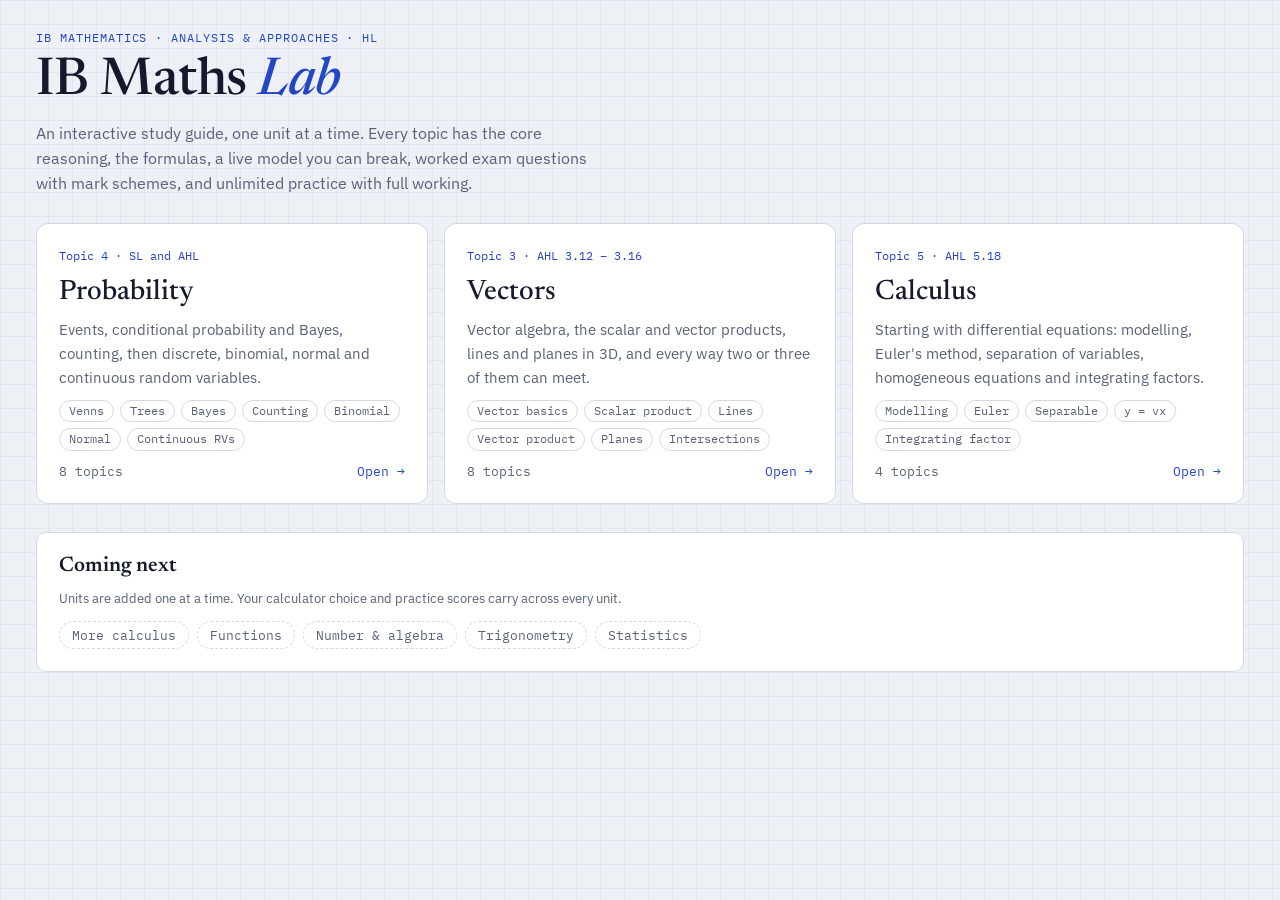
==== index.html @ e06becac "Add Calculus unit with differential equations (AHL 5.18) Modelling and Euler's method, separation of" ====
<!doctype html>
<html lang="en">
<head>
<meta charset="utf-8">
<meta name="viewport" content="width=device-width, initial-scale=1, viewport-fit=cover">
<meta name="description" content="Interactive IB Mathematics AA HL study lab: live models, worked examples, Casio fx-CG50 and TI-84 Plus CE keystrokes, and unlimited practice, one unit at a time.">
<style>:root{padding-top:env(safe-area-inset-top,0px);padding-bottom:env(safe-area-inset-bottom,0px)}body{margin:0;font:14px system-ui,sans-serif}[hidden]{display:none!important}</style>
<title>IB Maths Lab</title>
<script>
/* Old links pointed at topics on the site root (e.g. /#binomial). Send them to the Probability unit. */
(function(){
var h=(location.hash||'').slice(1);
var old=['overview','basics','conditional','bayes','counting','discrete','binomial','normal','continuous','drill','casio'];
if(h&&old.indexOf(h)>-1){location.replace('probability/#'+h);}
})();
</script>
<link rel="preconnect" href="https://fonts.googleapis.com">
<link rel="preconnect" href="https://fonts.gstatic.com" crossorigin>
<link rel="stylesheet" href="https://fonts.googleapis.com/css2?family=Newsreader:ital,opsz,wght@0,6..72,400..700;1,6..72,400..600&family=IBM+Plex+Sans:wght@400;500;600&family=IBM+Plex+Mono:wght@400;500&display=swap">
<link rel="stylesheet" href="shared/styles.css">
</head>
<body>
<div class="wrap">
<header class="top">
<div>
<div class="eyebrow">IB Mathematics · Analysis &amp; Approaches · HL</div>
<h1>IB Maths <em>Lab</em></h1>
<p class="sub">An interactive study guide, one unit at a time. Every topic has the core reasoning, the formulas, a live model you can break, worked exam questions with mark schemes, and unlimited practice with full working.</p>
</div>
</header>
<main>
<div class="hub-grid" id="units">
<a class="unit-card" href="probability/">
<span class="r">Topic 4 · SL and AHL</span>
<h2>Probability</h2>
<p class="d">Events, conditional probability and Bayes, counting, then discrete, binomial, normal and continuous random variables.</p>
<div class="topics"><span>Venns</span><span>Trees</span><span>Bayes</span><span>Counting</span><span>Binomial</span><span>Normal</span><span>Continuous RVs</span></div>
<div class="meta"><span data-prog="probability">8 topics</span><span class="go">Open →</span></div>
</a>
<a class="unit-card" href="vectors/">
<span class="r">Topic 3 · AHL 3.12 – 3.16</span>
<h2>Vectors</h2>
<p class="d">Vector algebra, the scalar and vector products, lines and planes in 3D, and every way two or three of them can meet.</p>
<div class="topics"><span>Vector basics</span><span>Scalar product</span><span>Lines</span><span>Vector product</span><span>Planes</span><span>Intersections</span></div>
<div class="meta"><span data-prog="vectors">8 topics</span><span class="go">Open →</span></div>
</a>
<a class="unit-card" href="calculus/">
<span class="r">Topic 5 · AHL 5.18</span>
<h2>Calculus</h2>
<p class="d">Starting with differential equations: modelling, Euler's method, separation of variables, homogeneous equations and integrating factors.</p>
<div class="topics"><span>Modelling</span><span>Euler</span><span>Separable</span><span>y = vx</span><span>Integrating factor</span></div>
<div class="meta"><span data-prog="calculus">4 topics</span><span class="go">Open →</span></div>
</a>
</div>
<div class="panel hub-note">
<h3>Coming next</h3>
<p class="small" style="margin:4px 0 12px">Units are added one at a time. Your calculator choice and practice scores carry across every unit.</p>
<div class="planned"><span>More calculus</span><span>Functions</span><span>Number &amp; algebra</span><span>Trigonometry</span><span>Statistics</span></div>
</div>
</main>
</div>
<script>
/* Show each unit's practice tally, read from the same store the units write to. */
(function(){
var S={};try{S=JSON.parse(localStorage.getItem('ibprob-score')||'{}')||{};}catch(e){}
function tally(unit){var c=0,a=0;Object.keys(S).forEach(function(k){var mine=unit==='probability'?k.indexOf('.')<0:k.indexOf(unit+'.')===0;if(mine){c+=S[k].c||0;a+=S[k].a||0;}});return [c,a];}
[].forEach.call(document.querySelectorAll('[data-prog]'),function(el){var t=tally(el.dataset.prog);if(t[1])el.textContent=t[0]+' / '+t[1]+' practice questions correct';});
})();
</script>
</body>
</html>
---- shared/styles.css ----
/* Layout: graph-paper ground, sticky syllabus rail on the left, one topic open at a time: theory -> live model -> practice */
:root{
--bg:#EDF0F5; --paper:#FFFFFF; --ink:#141A2C; --muted:#586179; --line:#D3D9E4; --faint:#E6EAF1;
--accent:#2546C4; --accent-ink:#FFFFFF; --accent-soft:#DFE5FA;
--amber:#C98204; --amber-soft:#FBEBC8;
--good:#1B7F4E; --good-soft:#DDF2E6; --bad:#B8322A; --bad-soft:#F8E0DE;
--grid:rgba(37,70,196,.06);
--f-display:"Newsreader", Georgia, "Times New Roman", serif;
--f-body:"IBM Plex Sans", system-ui, -apple-system, "Segoe UI", sans-serif;
--f-mono:"IBM Plex Mono", ui-monospace, Menlo, Consolas, monospace;
}
@media (prefers-color-scheme: dark){ :root:not([data-theme="light"]){
--bg:#0E1220; --paper:#161B2B; --ink:#E6E9F2; --muted:#9AA3B9; --line:#2B3249; --faint:#1E2436;
--accent:#7E97FF; --accent-ink:#0E1220; --accent-soft:#222C55;
--amber:#F0B33D; --amber-soft:#3A2E12;
--good:#4CC489; --good-soft:#15301F; --bad:#F07068; --bad-soft:#3A1A19;
--grid:rgba(126,151,255,.05); color-scheme:dark;
}}
:root[data-theme="dark"]{
--bg:#0E1220; --paper:#161B2B; --ink:#E6E9F2; --muted:#9AA3B9; --line:#2B3249; --faint:#1E2436;
--accent:#7E97FF; --accent-ink:#0E1220; --accent-soft:#222C55;
--amber:#F0B33D; --amber-soft:#3A2E12;
--good:#4CC489; --good-soft:#15301F; --bad:#F07068; --bad-soft:#3A1A19;
--grid:rgba(126,151,255,.05); color-scheme:dark;
}
*{box-sizing:border-box}
body{background:var(--bg);color:var(--ink);font-family:var(--f-body);font-size:15.5px;line-height:1.6;
background-image:linear-gradient(var(--grid) 1px,transparent 1px),linear-gradient(90deg,var(--grid) 1px,transparent 1px);
background-size:24px 24px;}
body::before{content:"";position:fixed;inset:0 0 auto;height:env(safe-area-inset-top,0px);z-index:10;background:var(--bg)}
.wrap{max-width:1240px;margin:0 auto;padding-left:max(16px,env(safe-area-inset-left,0px));padding-right:max(16px,env(safe-area-inset-right,0px));padding-block:28px 64px}
h1,h2,h3{font-family:var(--f-display);font-weight:600;text-wrap:balance;margin:0;line-height:1.15}
p{margin:0}
.mono{font-family:var(--f-mono)}
button,input,select{font:inherit;color:inherit}
:focus-visible{outline:2px solid var(--accent);outline-offset:2px}
/* top */
.top{display:flex;flex-wrap:wrap;gap:20px 32px;align-items:flex-end;justify-content:space-between;margin-bottom:28px}
.eyebrow{font-family:var(--f-mono);font-size:12px;letter-spacing:.08em;text-transform:uppercase;color:var(--accent)}
.top h1{font-size:clamp(34px,5vw,52px);font-weight:500;letter-spacing:-.01em;margin-top:6px}
.top h1 em{font-style:italic;color:var(--accent)}
.top .sub{color:var(--muted);max-width:58ch;margin-top:8px}
.tally{display:flex;gap:20px;font-family:var(--f-mono);font-size:13px;color:var(--muted)}
.tally b{display:block;font-size:26px;color:var(--ink);font-weight:500;font-variant-numeric:tabular-nums}
/* shell */
.shell{display:grid;grid-template-columns:232px minmax(0,1fr);gap:28px;align-items:start}
.rail{position:sticky;top:calc(env(safe-area-inset-top,0px) + 16px);display:flex;flex-direction:column;gap:2px}
.rail .grp{font-family:var(--f-mono);font-size:11px;letter-spacing:.08em;text-transform:uppercase;color:var(--muted);padding:14px 10px 4px}
.navb{display:grid;grid-template-columns:52px 1fr auto;gap:6px;align-items:baseline;text-align:left;background:none;border:0;border-radius:6px;padding:7px 10px;cursor:pointer;color:var(--ink)}
.navb:hover{background:var(--faint)}
.navb[aria-current="true"]{background:var(--accent);color:var(--accent-ink)}
.navb .r{font-family:var(--f-mono);font-size:11.5px;opacity:.75}
.navb .n{font-weight:500;font-size:14.5px}
.navb .s{font-family:var(--f-mono);font-size:11px;opacity:.7;font-variant-numeric:tabular-nums}
@media (max-width:900px){
.shell{grid-template-columns:minmax(0,1fr)}
.rail{flex-direction:row;overflow-x:auto;gap:6px;padding:8px 0;background:var(--bg);z-index:5;top:env(safe-area-inset-top,0px);scrollbar-width:none}
.rail .grp{display:none}
.navb{grid-template-columns:auto auto;white-space:nowrap;border:1px solid var(--line);background:var(--paper)}
.navb .s{display:none}
}
/* section */
.sec{display:flex;flex-direction:column;gap:22px}
.sec-head{display:flex;flex-direction:column;gap:8px;padding-bottom:4px}
.ref{align-self:flex-start;font-family:var(--f-mono);font-size:12px;border:1px solid var(--accent);color:var(--accent);border-radius:4px;padding:1px 8px}
.sec-head h2{font-size:clamp(28px,4vw,40px);font-weight:500}
.lede{color:var(--muted);max-width:68ch;font-size:16.5px}
.panel{background:var(--paper);border:1px solid var(--line);border-radius:10px;padding:22px}
.panel h3{font-size:21px;font-weight:600;margin-bottom:10px}
.theory{display:grid;grid-template-columns:minmax(0,1.15fr) minmax(0,1fr);gap:22px}
@media (max-width:1100px){.theory{grid-template-columns:minmax(0,1fr)}}
.prose{display:flex;flex-direction:column;gap:12px;max-width:68ch}
.prose ul,.prose ol{margin:0;padding-left:1.2em;display:flex;flex-direction:column;gap:6px}
.label{font-family:var(--f-mono);font-size:11.5px;letter-spacing:.08em;text-transform:uppercase;color:var(--muted)}
.fx-list{display:flex;flex-direction:column;gap:8px}
.fx{display:flex;flex-wrap:wrap;gap:4px 10px;align-items:center;justify-content:space-between;border-bottom:1px dashed var(--line);padding:8px 0}
.fx:last-child{border-bottom:0}
.fx .f{font-family:var(--f-mono);font-size:14px;overflow-x:auto;max-width:100%}
.fx .t{font-size:13px;color:var(--muted)}
.bk{font-family:var(--f-mono);font-size:10.5px;letter-spacing:.06em;text-transform:uppercase;color:var(--good);border:1px solid currentColor;border-radius:3px;padding:0 5px;white-space:nowrap}
.fr{display:inline-flex;flex-direction:column;vertical-align:middle;text-align:center;margin:0 .15em;line-height:1.3}
.fr>span:first-child{border-bottom:1.4px solid currentColor;padding:0 .25em}
sub,sup{font-size:.72em}
.notes{display:grid;grid-template-columns:repeat(auto-fit,minmax(260px,1fr));gap:16px;margin-top:16px}
.note{border-radius:8px;padding:14px 16px;display:flex;flex-direction:column;gap:8px}
.note ul{margin:0;padding-left:1.1em;display:flex;flex-direction:column;gap:5px;font-size:14.5px}
.note.trap{background:var(--bad-soft)}
.note.trap .label{color:var(--bad)}
.note.tip{background:var(--amber-soft)}
.note.tip .label{color:var(--amber)}
/* lab */
.lab-grid{display:grid;grid-template-columns:minmax(0,300px) minmax(0,1fr);gap:24px}
@media (max-width:760px){.lab-grid{grid-template-columns:minmax(0,1fr)}}
.ctrls{display:flex;flex-direction:column;gap:14px}
.ctrl{display:grid;grid-template-columns:1fr auto;gap:2px 10px;align-items:center}
.ctrl label{font-size:14px}
.ctrl output,.ctrl .v{font-family:var(--f-mono);font-size:13.5px;font-variant-numeric:tabular-nums}
.ctrl input[type=range]{grid-column:1/-1;width:100%;accent-color:var(--accent)}
.field{display:flex;flex-direction:column;gap:4px;font-size:14px}
.inrow{display:flex;flex-wrap:wrap;gap:10px}
.inrow .field{flex:1 1 90px;min-width:0}
input[type=number],input[type=text],select{background:var(--bg);border:1px solid var(--line);border-radius:6px;padding:7px 9px;width:100%;font-family:var(--f-mono);font-size:14px}
.seg{display:flex;flex-wrap:wrap;gap:6px}
.seg button{border:1px solid var(--line);background:var(--bg);border-radius:999px;padding:4px 11px;font-family:var(--f-mono);font-size:13px;cursor:pointer}
.seg button[aria-pressed="true"]{background:var(--accent);border-color:var(--accent);color:var(--accent-ink)}
canvas{display:block;width:100%;max-width:100%}
.readout{display:grid;grid-template-columns:repeat(auto-fit,minmax(140px,1fr));gap:1px;background:var(--line);border:1px solid var(--line);border-radius:8px;overflow:hidden;margin-top:14px}
.readout div{background:var(--paper);padding:9px 12px;display:flex;flex-direction:column;gap:2px;min-width:0}
.readout span{font-size:12px;color:var(--muted)}
.readout b{font-family:var(--f-mono);font-weight:500;font-size:16px;font-variant-numeric:tabular-nums;overflow-wrap:anywhere}
.readout .hi b{color:var(--accent)}
.gdc{margin-top:12px;font-family:var(--f-mono);font-size:13px;background:var(--faint);border-radius:6px;padding:8px 12px;overflow-x:auto;white-space:nowrap}

kbd{font-family:var(--f-mono);font-size:12px;font-weight:500;background:var(--paper);border:1px solid var(--line);border-bottom-width:2px;border-radius:4px;padding:0 5px;white-space:nowrap;color:var(--ink)}
.duo{display:grid;grid-template-columns:minmax(0,1.2fr) minmax(0,1fr);gap:22px;align-items:start}
@media (max-width:1100px){.duo{grid-template-columns:minmax(0,1fr)}}
.calc{background:var(--faint);border:1px solid var(--line);border-radius:10px;padding:20px;display:flex;flex-direction:column;gap:12px;font-size:14.5px}
@media (min-width:1101px){.calc{position:sticky;top:16px}}
.calc h3{font-size:19px;display:flex;align-items:baseline;gap:10px;flex-wrap:wrap}
.calc h3 small{font-family:var(--f-mono);font-size:11px;font-weight:400;letter-spacing:.06em;text-transform:uppercase;color:var(--muted)}
.calc h4{font-family:var(--f-body);font-size:14px;font-weight:600;margin:4px 0 0}
.calc ol{margin:0;padding-left:1.25em;display:flex;flex-direction:column;gap:5px}
.calc .eg{font-family:var(--f-mono);font-size:12.5px;background:var(--paper);border-radius:6px;padding:8px 10px;overflow-x:auto}
.calc .warn{font-size:13.5px;border-left:3px solid var(--bad);padding-left:10px}
.cheat{width:100%;border-collapse:collapse;font-size:14px}
.cheat th,.cheat td{border-bottom:1px solid var(--line);padding:9px 10px;text-align:left;vertical-align:top}
.cheat th{font-family:var(--f-mono);font-size:11.5px;letter-spacing:.06em;text-transform:uppercase;color:var(--muted);font-weight:400}
.cheat td:first-child{font-weight:500;min-width:150px}
.msg{font-size:13.5px;color:var(--bad);min-height:1.2em}
.legend{display:flex;flex-wrap:wrap;gap:6px 16px;font-size:13px;color:var(--muted);margin-top:8px}
.legend i{display:inline-block;width:11px;height:11px;border-radius:2px;margin-right:6px;vertical-align:-1px}
table.mini{border-collapse:collapse;font-family:var(--f-mono);font-size:14px;margin:8px 0}
table.mini td,table.mini th{border:1px solid var(--line);padding:5px 12px;text-align:center;font-weight:400}
table.mini th{background:var(--faint);text-align:left}
.tablewrap{overflow-x:auto;max-width:100%}
.dtable input{width:76px}
.dtable td{padding:3px}
/* practice */
.practice{background:var(--paper);border:1px solid var(--line);border-radius:10px;padding:22px;display:flex;flex-direction:column;gap:14px}
.p-head{display:flex;justify-content:space-between;align-items:baseline;gap:12px;flex-wrap:wrap}
.p-head h3{font-size:21px}
.p-score{font-family:var(--f-mono);font-size:13px;color:var(--muted)}
.p-q{font-size:16.5px;max-width:72ch}
.p-q .from{display:inline-block;font-family:var(--f-mono);font-size:11.5px;color:var(--accent);margin-bottom:6px}
.p-row{display:flex;flex-wrap:wrap;gap:8px;align-items:center}
.p-row input{flex:1 1 160px;max-width:240px}
.btn{border:1px solid var(--line);background:var(--bg);border-radius:6px;padding:7px 14px;cursor:pointer;font-size:14px}
.btn:hover{border-color:var(--accent)}
.btn.primary{background:var(--accent);border-color:var(--accent);color:var(--accent-ink);font-weight:500}
.p-fb{font-size:14.5px;min-height:1.3em}
.p-fb.ok{color:var(--good)} .p-fb.no{color:var(--bad)}
.p-work{border-left:3px solid var(--accent);padding:4px 0 4px 16px;display:flex;flex-direction:column;gap:10px}
.p-work ol{margin:0;padding-left:1.2em;display:flex;flex-direction:column;gap:6px}
.p-work .tipline{background:var(--amber-soft);border-radius:6px;padding:8px 12px;font-size:14.5px}
.p-work .tipline b{color:var(--amber);font-family:var(--f-mono);font-size:12px;letter-spacing:.06em;text-transform:uppercase;margin-right:8px}
.small{font-size:13px;color:var(--muted)}
/* overview */
.cards{display:grid;grid-template-columns:repeat(auto-fill,minmax(220px,1fr));gap:12px}
.card{background:var(--paper);border:1px solid var(--line);border-radius:10px;padding:16px;text-align:left;cursor:pointer;display:flex;flex-direction:column;gap:6px}
.card:hover{border-color:var(--accent)}
.card .r{font-family:var(--f-mono);font-size:12px;color:var(--accent)}
.card .n{font-family:var(--f-display);font-size:20px;font-weight:600;line-height:1.2}
.card .d{font-size:13.5px;color:var(--muted)}
.decide{display:flex;flex-direction:column;gap:0;border:1px solid var(--line);border-radius:8px;overflow:hidden}
.decide div{display:grid;grid-template-columns:minmax(0,1fr) auto;gap:12px;padding:10px 14px;border-bottom:1px solid var(--line);font-size:14.5px;align-items:center}
.decide div:last-child{border-bottom:0}
.decide b{font-family:var(--f-mono);font-weight:500;font-size:13px;color:var(--accent);white-space:nowrap}
.combos{display:flex;flex-wrap:wrap;gap:6px;margin-top:10px;max-height:240px;overflow:auto}
.combo{font-family:var(--f-mono);font-size:12.5px;border:1px solid var(--line);border-radius:5px;padding:3px 7px;background:var(--bg)}
.combo b{color:var(--accent);font-weight:500}
@media (prefers-reduced-motion:no-preference){.sec:not([hidden]){animation:rise .28s ease-out}}
@keyframes rise{from{transform:translateY(6px);opacity:.6}to{transform:none;opacity:1}}
/* calculator choice: only the selected calculator's instructions are shown */
:root[data-calc="casio"] [data-calc="ti84"],:root[data-calc="ti84"] [data-calc="casio"]{display:none!important}
.top-side{display:flex;flex-direction:column;align-items:flex-end;justify-content:space-between;gap:22px;align-self:stretch}
.calcpick{display:flex;align-items:center;gap:10px}
.calcpick .lbl{font-family:var(--f-mono);font-size:11px;letter-spacing:.06em;text-transform:uppercase;color:var(--muted)}
.calcpick .seg{display:inline-flex;background:var(--paper);border:1px solid var(--line);border-radius:999px;padding:3px}
.calcpick button{font-family:var(--f-body);border:0;background:transparent;border-radius:999px;padding:6px 14px;font-size:13.5px;font-weight:500;color:var(--muted);cursor:pointer;white-space:nowrap;transition:background .15s,color .15s}
.calcpick button:hover{color:var(--ink)}
.calcpick button[aria-pressed="true"]{background:var(--accent);color:var(--accent-ink)}
.gdc .gl{color:var(--muted);margin-right:10px}
@media (max-width:640px){.top-side{align-items:flex-start;width:100%}.calcpick{flex-wrap:wrap}}
/* how-to-answer guides and worked examples */
.learn{display:flex;flex-direction:column;gap:22px}
.lh{display:flex;flex-direction:column;gap:4px;margin-bottom:14px}
.lh h3{margin-bottom:0}
.lh .small{max-width:70ch;margin-top:4px}
.learn h4{font-family:var(--f-body);font-size:14.5px;font-weight:600;margin:0 0 10px}
.msteps{margin:0;padding-left:1.3em;display:flex;flex-direction:column;gap:9px;max-width:80ch}
.msteps li::marker{font-family:var(--f-mono);color:var(--accent);font-weight:500}
.learn-grid{display:grid;grid-template-columns:minmax(0,1.15fr) minmax(0,1fr);gap:22px;margin-top:20px}
@media (max-width:1000px){.learn-grid{grid-template-columns:minmax(0,1fr)}}
.qtypes{display:flex;flex-direction:column;border:1px solid var(--line);border-radius:8px;overflow:hidden}
.qtypes div{display:grid;grid-template-columns:minmax(0,1fr) minmax(0,1fr);gap:12px;padding:9px 12px;border-bottom:1px solid var(--line);font-size:14px}
.qtypes div:last-child{border-bottom:0}
.qtypes b{font-weight:500;color:var(--accent)}
.marks{margin:0 0 10px;padding-left:1.1em;display:flex;flex-direction:column;gap:6px;font-size:14.5px}
.mk{display:inline-block;font-family:var(--f-mono);font-size:11px;font-weight:500;color:var(--good);border:1px solid currentColor;border-radius:3px;padding:0 4px;line-height:1.5;vertical-align:1px;white-space:nowrap}
.extabs{margin-bottom:16px}
.ex{display:flex;flex-direction:column;gap:14px}
.ex-top{display:flex;flex-wrap:wrap;gap:8px}
.tag{font-family:var(--f-mono);font-size:11.5px;color:var(--muted);border:1px solid var(--line);border-radius:999px;padding:1px 10px}
.ex-title{font-family:var(--f-display)!important;font-size:20px!important;margin:0!important}
.ex-stem{font-size:16px;max-width:75ch;background:var(--faint);border-radius:8px;padding:12px 16px}
.part{border-top:1px dashed var(--line);padding-top:12px;display:flex;flex-direction:column;gap:10px}
.pq{display:grid;grid-template-columns:auto minmax(0,1fr) auto;gap:10px;align-items:baseline;font-size:15.5px}
.pq b{font-family:var(--f-mono);color:var(--accent)}
.pm{font-family:var(--f-mono);font-size:13px;color:var(--muted)}
.sol{margin:0 0 0 1.6em;padding:0 0 0 16px;border-left:3px solid var(--accent);display:flex;flex-direction:column;gap:7px;list-style:none;font-size:15px}
.sol:not(:has(li:not([hidden]))){display:none}
.sol li.calcline{font-family:var(--f-mono);font-size:13.5px;background:var(--faint);border-radius:6px;padding:6px 10px;overflow-x:auto}
.pbtn{display:flex;flex-wrap:wrap;gap:8px;margin-left:1.6em}
.pbtn .btn{font-size:13px;padding:5px 12px}
.ex-calc{font-size:14px;background:var(--faint);border-radius:8px;padding:10px 14px}
.ex-calc .label{margin-right:8px}
.ex-tip{background:var(--amber-soft);border-radius:8px;padding:10px 14px;font-size:14.5px}
.ex-tip b{color:var(--amber);font-family:var(--f-mono);font-size:12px;letter-spacing:.06em;text-transform:uppercase;margin-right:8px}
@media (max-width:640px){.sol,.pbtn{margin-left:0}.qtypes div{grid-template-columns:minmax(0,1fr)}}
/* formulas pull-out drawer */
:root{--po-w:min(420px,92vw)}
.theory.solo{grid-template-columns:minmax(0,1fr)}
.theory.solo>.prose{max-width:none}
.theory.solo>.prose>*{max-width:75ch}
.po-tab{position:fixed;right:0;top:50%;transform:translateY(-50%);z-index:30;display:flex;flex-direction:column;align-items:center;gap:8px;padding:14px 9px;background:var(--accent);color:var(--accent-ink);border:0;border-radius:10px 0 0 10px;cursor:pointer;box-shadow:-2px 4px 16px rgba(20,26,44,.18);transition:right .28s cubic-bezier(.2,.8,.2,1)}
.po-tab:hover{filter:brightness(1.08)}
.po-sym{font-family:var(--f-display);font-size:20px;line-height:1}
.po-txt{writing-mode:vertical-rl;transform:rotate(180deg);font-family:var(--f-mono);font-size:11.5px;letter-spacing:.08em;text-transform:uppercase}
html.po-open .po-tab{right:var(--po-w)}
.pullout{position:fixed;top:0;right:0;bottom:0;width:var(--po-w);z-index:31;background:var(--paper);border-left:1px solid var(--line);box-shadow:-12px 0 32px rgba(20,26,44,.12);transform:translateX(100%);visibility:hidden;transition:transform .28s cubic-bezier(.2,.8,.2,1),visibility 0s linear .28s;display:flex;flex-direction:column;padding-top:env(safe-area-inset-top,0px);padding-bottom:env(safe-area-inset-bottom,0px)}
html.po-open .pullout{transform:none;visibility:visible;transition:transform .28s cubic-bezier(.2,.8,.2,1),visibility 0s}
.po-head{display:flex;justify-content:space-between;align-items:flex-start;gap:12px;padding:18px 20px 12px;border-bottom:1px solid var(--line)}
.po-title{font-size:21px;margin-top:2px}
.po-close{flex:none;border:1px solid var(--line);background:var(--bg);border-radius:6px;width:34px;height:34px;font-size:20px;line-height:1;cursor:pointer}
.po-close:hover{border-color:var(--accent)}
.po-body{flex:1;overflow-y:auto;overscroll-behavior:contain;padding:14px 20px 24px}
.po-content{border:0;padding:0;background:none;border-radius:0}
.po-content>h3:first-child{display:none}
.po-content .notes{grid-template-columns:minmax(0,1fr)}
.po-hint{padding:10px 20px;border-top:1px solid var(--line)}
.po-scrim{position:fixed;inset:0;z-index:29;background:rgba(14,18,32,.4);opacity:0;pointer-events:none;transition:opacity .2s}
@media (max-width:1199px){html.po-open .po-scrim{opacity:1;pointer-events:auto}.po-hint{display:none}}
@media (min-width:1200px){html.po-open body{padding-right:var(--po-w)}body{transition:padding-right .28s cubic-bezier(.2,.8,.2,1)}}
@media (max-width:640px){.po-tab{padding:10px 6px;gap:6px}.po-sym{font-size:17px}}
@media (prefers-reduced-motion:reduce){.po-tab,.pullout,.po-scrim,body{transition:none!important}}
/* topics pull-out on the left (desktop only; phones keep the horizontal topic strip) */
.nav-head,.nav-hint,.nav-tab,.nav-scrim{display:none}
@media (min-width:901px){
.shell{grid-template-columns:minmax(0,1fr)}
.rail{position:fixed;top:0;left:0;bottom:0;width:272px;z-index:33;background:var(--paper);border-right:1px solid var(--line);box-shadow:12px 0 32px rgba(20,26,44,.12);padding:0 12px 16px;overflow-y:auto;overscroll-behavior:contain;transform:translateX(-100%);visibility:hidden;transition:transform .26s cubic-bezier(.2,.8,.2,1),visibility 0s linear .26s}
html.nav-open .rail{transform:none;visibility:visible;transition:transform .26s cubic-bezier(.2,.8,.2,1),visibility 0s}
.nav-head{display:flex;justify-content:space-between;align-items:center;gap:12px;position:sticky;top:0;z-index:1;background:var(--paper);padding:max(16px,env(safe-area-inset-top,0px)) 8px 6px}
.nav-hint{display:block;padding:14px 10px 0;margin-top:10px;border-top:1px solid var(--line)}
.nav-tab{display:flex;flex-direction:column;align-items:center;gap:8px;position:fixed;left:0;top:50%;transform:translateY(-50%);z-index:32;padding:14px 9px;background:var(--paper);color:var(--ink);border:1px solid var(--line);border-left:0;border-radius:0 10px 10px 0;cursor:pointer;box-shadow:2px 4px 16px rgba(20,26,44,.12);transition:opacity .2s}
.nav-tab:hover{color:var(--accent)}
.nav-tab .po-txt{color:inherit}
html.nav-open .nav-tab{opacity:0;pointer-events:none}
.nav-scrim{display:block;position:fixed;inset:0;z-index:31;background:rgba(14,18,32,.25);opacity:0;pointer-events:none;transition:opacity .2s}
html.nav-pinned .nav-scrim{opacity:1;pointer-events:auto}
}
@media (prefers-reduced-motion:reduce){.rail,.nav-tab,.nav-scrim{transition:none!important}}
/* course hub and unit switcher */
.crumb{color:inherit;text-decoration:none;border-bottom:1px dotted currentColor}
.crumb:hover{border-bottom-style:solid}
.unit-switch{display:flex;flex-wrap:wrap;align-items:center;gap:6px;padding:2px 8px 12px;border-bottom:1px solid var(--line);margin-bottom:4px}
.unit-switch .label{width:100%}
.unit-switch a{font-family:var(--f-mono);font-size:12.5px;color:var(--ink);text-decoration:none;border:1px solid var(--line);background:var(--bg);border-radius:999px;padding:3px 11px}
.unit-switch a:hover{border-color:var(--accent)}
.unit-switch a[aria-current="page"]{background:var(--accent);border-color:var(--accent);color:var(--accent-ink)}
.unit-switch a.hub{border-style:dashed;color:var(--muted)}
@media (max-width:900px){.unit-switch{display:none}}
.hub-grid{display:grid;grid-template-columns:repeat(auto-fill,minmax(300px,1fr));gap:16px}
.unit-card{display:flex;flex-direction:column;gap:10px;background:var(--paper);border:1px solid var(--line);border-radius:12px;padding:22px;text-decoration:none;color:var(--ink)}
.unit-card:hover{border-color:var(--accent)}
.unit-card .r{font-family:var(--f-mono);font-size:12px;color:var(--accent)}
.unit-card h2{font-size:28px;font-weight:500}
.unit-card .d{color:var(--muted);font-size:15px}
.unit-card .topics{display:flex;flex-wrap:wrap;gap:6px}
.unit-card .topics span{font-family:var(--f-mono);font-size:11.5px;border:1px solid var(--line);border-radius:999px;padding:1px 9px;color:var(--muted)}
.unit-card .meta{margin-top:auto;display:flex;justify-content:space-between;gap:10px;font-family:var(--f-mono);font-size:12.5px;color:var(--muted)}
.unit-card .go{color:var(--accent)}
.planned{display:flex;flex-wrap:wrap;gap:8px}
.planned span{font-family:var(--f-mono);font-size:12.5px;border:1px dashed var(--line);border-radius:999px;padding:3px 12px;color:var(--muted)}
.hub-note{margin-top:28px}
/* vectors: column vectors, bold vector letters, arrow over a displacement */
.cv{display:inline-flex;flex-direction:column;vertical-align:middle;text-align:center;line-height:1.15;padding:1px .4em;margin:0 .15em;border-left:1.5px solid currentColor;border-right:1.5px solid currentColor;border-radius:4px;font-family:var(--f-mono);font-size:.9em}
.cv i{font-style:normal}
.v{font-weight:700;font-style:normal}
.ar{position:relative;display:inline-block;font-weight:600}
.ar::before{content:"→";position:absolute;top:-.72em;left:50%;transform:translateX(-50%);font-size:.7em;font-weight:400;line-height:1}
.ctrl-h{font-family:var(--f-mono);font-size:11.5px;letter-spacing:.08em;text-transform:uppercase;color:var(--muted);margin-top:6px}
.vgrid{display:grid;grid-template-columns:auto repeat(4,minmax(0,1fr));gap:4px 6px;align-items:center;font-family:var(--f-mono);font-size:13px}
.vgrid input{padding:5px 4px;text-align:center}
.vgrid .rl{color:var(--muted)}
canvas.c3{cursor:grab;touch-action:pan-y}
canvas.c3:active{cursor:grabbing}
.wk{margin-top:12px;font-family:var(--f-mono);font-size:13px;line-height:1.75;background:var(--faint);border-radius:6px;padding:10px 12px;overflow-wrap:anywhere}
.wk:empty{display:none}
.lcol{display:flex;flex-direction:column;gap:14px;min-width:0}
.vgrid{margin-bottom:6px}
@media (max-width:760px){.lab-grid>.lcol{order:2}}
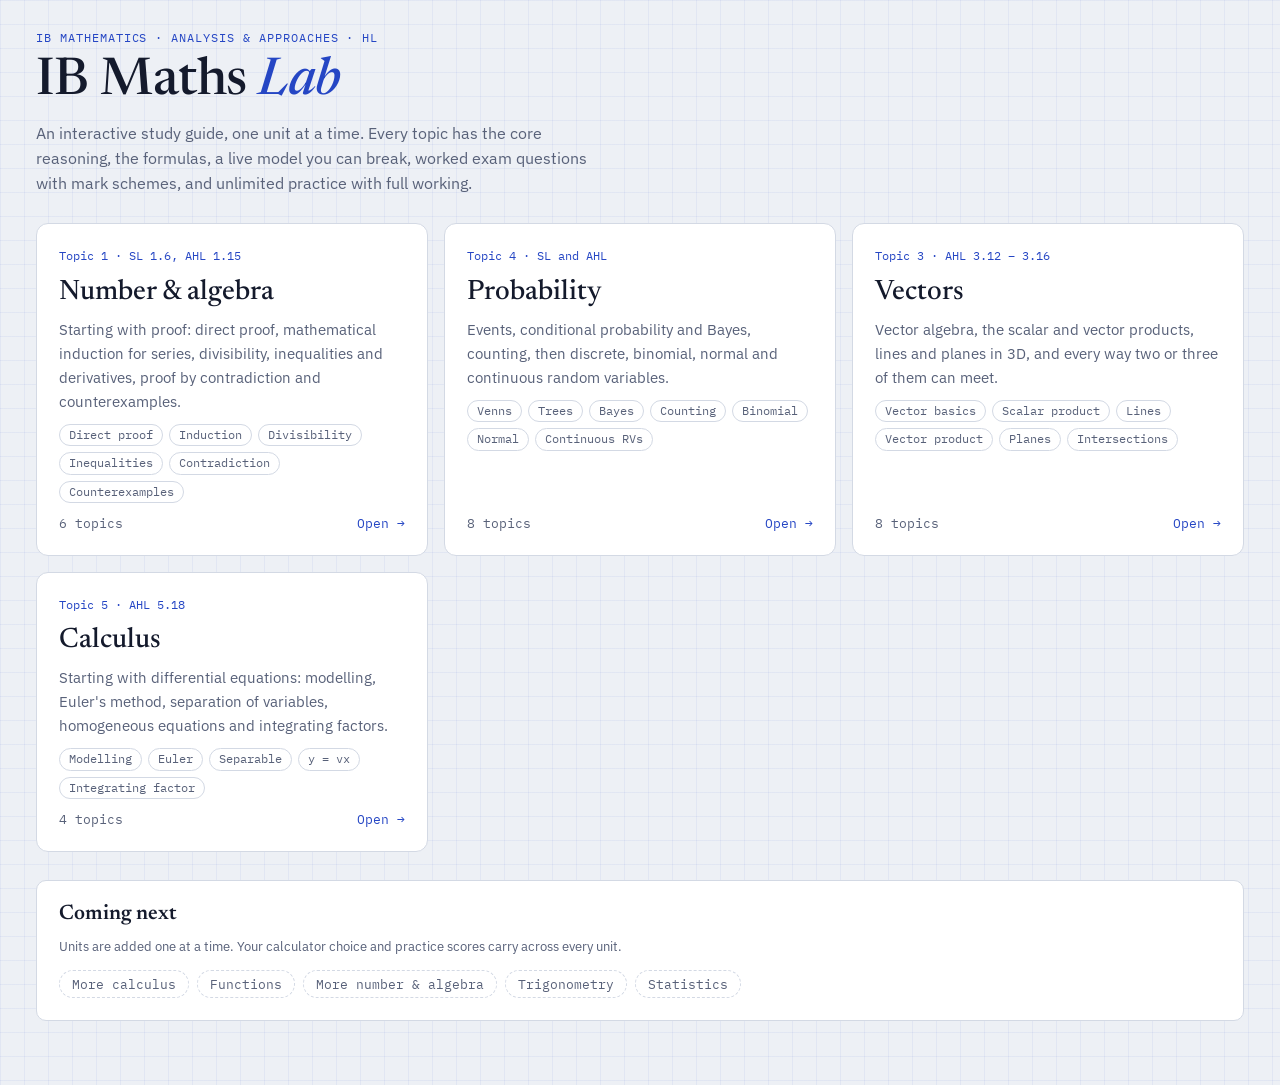
==== commit 92396d4b: "Add Number & algebra unit with proof (SL 1.6, AHL 1.15) Direct proof, induction (series, divisibilit" ====
--- a/index.html
+++ b/index.html
@@ -30,6 +30,13 @@
 </header>
 <main>
 <div class="hub-grid" id="units">
+<a class="unit-card" href="algebra/">
+<span class="r">Topic 1 · SL 1.6, AHL 1.15</span>
+<h2>Number &amp; algebra</h2>
+<p class="d">Starting with proof: direct proof, mathematical induction for series, divisibility, inequalities and derivatives, proof by contradiction and counterexamples.</p>
+<div class="topics"><span>Direct proof</span><span>Induction</span><span>Divisibility</span><span>Inequalities</span><span>Contradiction</span><span>Counterexamples</span></div>
+<div class="meta"><span data-prog="algebra">6 topics</span><span class="go">Open →</span></div>
+</a>
 <a class="unit-card" href="probability/">
 <span class="r">Topic 4 · SL and AHL</span>
 <h2>Probability</h2>
@@ -55,7 +62,7 @@
 <div class="panel hub-note">
 <h3>Coming next</h3>
 <p class="small" style="margin:4px 0 12px">Units are added one at a time. Your calculator choice and practice scores carry across every unit.</p>
-<div class="planned"><span>More calculus</span><span>Functions</span><span>Number &amp; algebra</span><span>Trigonometry</span><span>Statistics</span></div>
+<div class="planned"><span>More calculus</span><span>Functions</span><span>More number &amp; algebra</span><span>Trigonometry</span><span>Statistics</span></div>
 </div>
 </main>
 </div>
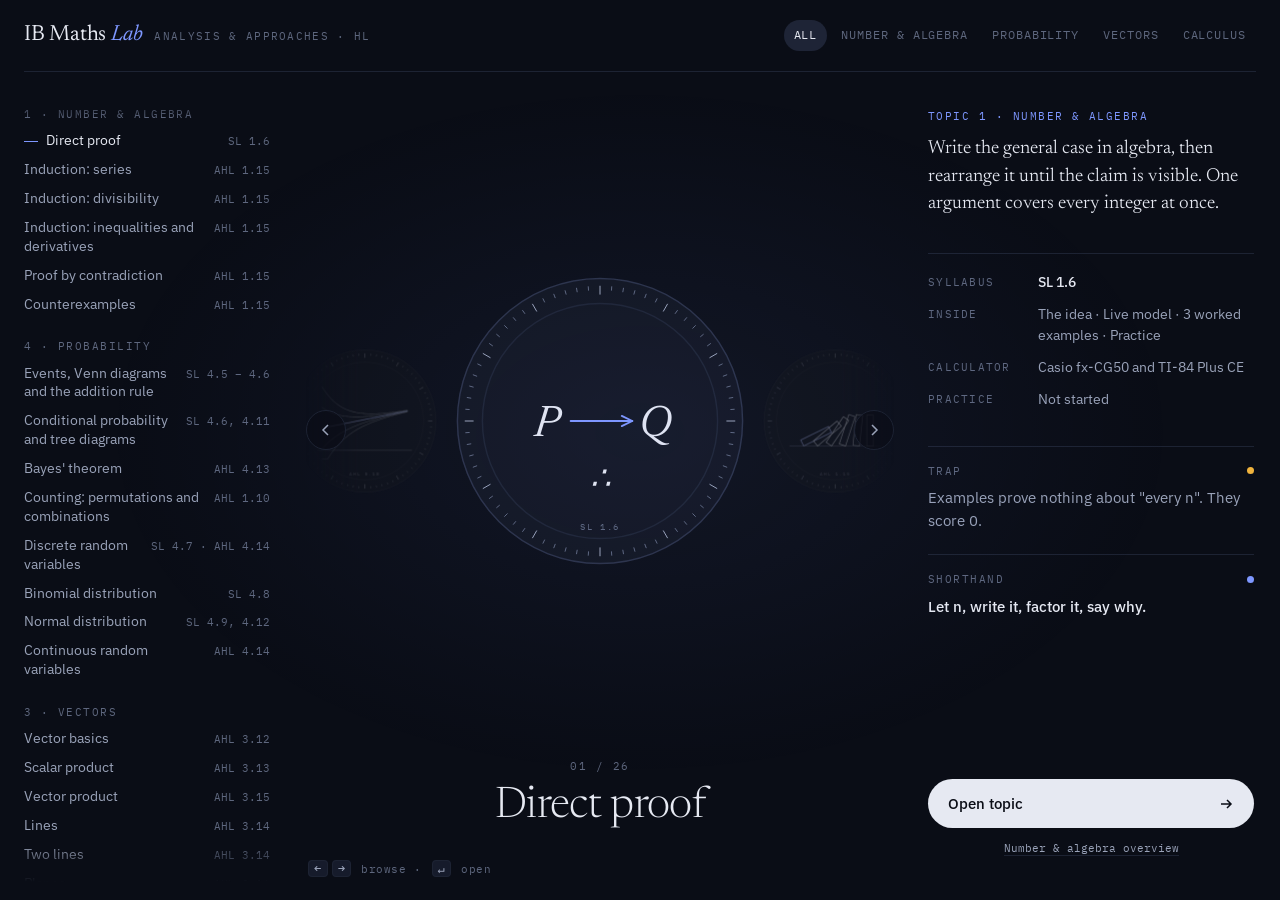
==== commit 6ae00b8d: "Redesign hub as a dark topic browser Index, rotating line-art topic plates and a details panel with " ====
--- a/index.html
+++ b/index.html
@@ -1,10 +1,10 @@
 <!doctype html>
-<html lang="en">
+<html lang="en" data-theme="dark">
 <head>
 <meta charset="utf-8">
 <meta name="viewport" content="width=device-width, initial-scale=1, viewport-fit=cover">
-<meta name="description" content="Interactive IB Mathematics AA HL study lab: live models, worked examples, Casio fx-CG50 and TI-84 Plus CE keystrokes, and unlimited practice, one unit at a time.">
-<style>:root{padding-top:env(safe-area-inset-top,0px);padding-bottom:env(safe-area-inset-bottom,0px)}body{margin:0;font:14px system-ui,sans-serif}[hidden]{display:none!important}</style>
+<meta name="description" content="Interactive IB Mathematics AA HL study lab: live models, worked examples, Casio fx-CG50 and TI-84 Plus CE keystrokes, and unlimited practice, one topic at a time.">
+<meta name="theme-color" content="#0A0D16">
 <title>IB Maths Lab</title>
 <script>
 /* Old links pointed at topics on the site root (e.g. /#binomial). Send them to the Probability unit. */
@@ -16,62 +16,274 @@
 </script>
 <link rel="preconnect" href="https://fonts.googleapis.com">
 <link rel="preconnect" href="https://fonts.gstatic.com" crossorigin>
-<link rel="stylesheet" href="https://fonts.googleapis.com/css2?family=Newsreader:ital,opsz,wght@0,6..72,400..700;1,6..72,400..600&family=IBM+Plex+Sans:wght@400;500;600&family=IBM+Plex+Mono:wght@400;500&display=swap">
+<link rel="stylesheet" href="https://fonts.googleapis.com/css2?family=Newsreader:ital,opsz,wght@0,6..72,300..700;1,6..72,300..600&family=IBM+Plex+Sans:wght@400;500;600&family=IBM+Plex+Mono:wght@400;500&display=swap">
 <link rel="stylesheet" href="shared/styles.css">
+<style>
+/* Hub: dark gallery. Index on the left, topic plates in the centre, details on the right. */
+:root{--hub-bg:#0A0D16;--plate:#10141F;--rule:#1D2333;--dim:#5E677E;--rot:0deg}
+html,body{height:100%}
+body.hub{margin:0;background:var(--hub-bg);background-image:none;color:var(--ink);overflow:hidden;
+-webkit-font-smoothing:antialiased}
+body.hub::after{content:"";position:fixed;inset:0;pointer-events:none;
+background:radial-gradient(60% 55% at 50% 48%,rgba(126,151,255,.07),transparent 70%)}
+.hubwrap{height:100dvh;display:grid;grid-template-rows:auto minmax(0,1fr);
+padding:max(18px,env(safe-area-inset-top)) max(24px,env(safe-area-inset-right)) max(18px,env(safe-area-inset-bottom)) max(24px,env(safe-area-inset-left))}
+/* top bar */
+.bar{display:flex;align-items:center;justify-content:space-between;gap:16px;padding-bottom:18px;border-bottom:1px solid var(--rule)}
+.mark{display:flex;align-items:baseline;gap:12px;text-decoration:none;color:var(--ink)}
+.mark b{font-family:var(--f-display);font-weight:400;font-size:22px;letter-spacing:-.01em}
+.mark b i{color:var(--accent)}
+.mark span{font-family:var(--f-mono);font-size:11px;letter-spacing:.12em;text-transform:uppercase;color:var(--dim)}
+.filters{display:flex;gap:4px;overflow-x:auto;scrollbar-width:none}
+.filters::-webkit-scrollbar{display:none}
+.filters button{background:none;border:0;cursor:pointer;font-family:var(--f-mono);font-size:11.5px;letter-spacing:.08em;text-transform:uppercase;
+color:var(--dim);padding:6px 10px;border-radius:999px;white-space:nowrap;transition:color .2s,background .2s}
+.filters button:hover{color:var(--ink)}
+.filters button[aria-pressed="true"]{color:var(--ink);background:var(--faint)}
+/* three columns */
+.main{display:grid;grid-template-columns:250px minmax(0,1fr) 330px;gap:32px;min-height:0;padding-top:22px}
+/* index */
+.index{min-height:0;overflow-y:auto;scrollbar-width:none;padding-right:4px;mask-image:linear-gradient(transparent,#000 24px,#000 calc(100% - 40px),transparent)}
+.index::-webkit-scrollbar{display:none}
+.index h3{font-family:var(--f-mono);font-weight:400;font-size:10.5px;letter-spacing:.14em;text-transform:uppercase;color:var(--dim);margin:22px 0 6px}
+.index h3:first-child{margin-top:14px}
+.row{display:flex;align-items:baseline;gap:10px;width:100%;background:none;border:0;cursor:pointer;text-align:left;
+padding:5px 0;color:var(--muted);font-size:14px;line-height:1.35;transition:color .2s}
+.row .t{flex:1;min-width:0}
+.row .r{font-family:var(--f-mono);font-size:10.5px;color:var(--dim);white-space:nowrap}
+.row:hover{color:var(--ink)}
+.row[aria-current="true"]{color:var(--ink)}
+.row[aria-current="true"] .t::before{content:"";display:inline-block;width:14px;height:1px;background:var(--accent);vertical-align:middle;margin-right:8px}
+/* stage */
+.stage{position:relative;min-height:0;display:grid;grid-template-rows:minmax(0,1fr) auto;outline:none;user-select:none;touch-action:pan-y}
+.track{position:relative;min-height:0;overflow:hidden;-webkit-mask-image:linear-gradient(90deg,transparent,#000 9%,#000 91%,transparent);mask-image:linear-gradient(90deg,transparent,#000 9%,#000 91%,transparent)}
+.plate{position:absolute;left:50%;top:50%;width:var(--ps);height:var(--ps);margin:calc(var(--ps)/-2) 0 0 calc(var(--ps)/-2);
+border:0;padding:0;background:none;cursor:pointer;border-radius:50%;
+transition:transform .7s cubic-bezier(.22,.8,.24,1),opacity .6s ease,filter .6s ease;will-change:transform}
+.plate svg{width:100%;height:100%;display:block;overflow:visible}
+.plate .disc{fill:var(--plate);stroke:var(--rule);stroke-width:1}
+.plate .inner{fill:none;stroke:var(--rule);stroke-width:1}
+.plate .ticks{transform:rotate(var(--rot));transition:transform 1.1s cubic-bezier(.22,.8,.24,1);transform-origin:0 0}
+.plate .ticks line{stroke:var(--dim);stroke-width:1;vector-effect:non-scaling-stroke}
+.plate .ticks line.maj{stroke:var(--muted)}
+.plate .art *{vector-effect:non-scaling-stroke}
+.plate .label{font-family:var(--f-mono);font-size:6.2px;letter-spacing:.18em;fill:var(--dim);text-anchor:middle}
+.art .k{fill:none;stroke:var(--ink);stroke-width:1.4;stroke-linecap:round;stroke-linejoin:round;opacity:.86}
+.art .m{fill:none;stroke:var(--muted);stroke-width:1.1;stroke-linecap:round;opacity:.7}
+.art .d{stroke-dasharray:3 4}
+.art .a{fill:none;stroke:var(--accent);stroke-width:1.8;stroke-linecap:round;stroke-linejoin:round}
+.art .o{fill:none;stroke:var(--amber);stroke-width:1.8;stroke-linecap:round}
+.art .fa{fill:var(--accent);opacity:.16;stroke:none}
+.art .fa2{fill:var(--accent);opacity:.34;stroke:none}
+.art .fk{fill:var(--ink);opacity:.86;stroke:none}
+.art .fo{fill:var(--amber);stroke:none}
+.art .fac{fill:var(--accent);stroke:none}
+.art text{font-family:var(--f-display);font-style:italic;fill:var(--ink)}
+.plate[data-d="0"]{cursor:default}
+.plate[data-d="0"] .disc{stroke:#2A3147}
+.caption{text-align:center;padding:10px 0 4px}
+.caption .n{font-family:var(--f-mono);font-size:11px;letter-spacing:.14em;color:var(--dim)}
+.caption h1{font-family:var(--f-display);font-weight:300;font-size:clamp(28px,3.4vw,46px);letter-spacing:-.015em;margin:8px auto 0;max-width:18ch;line-height:1.08;min-height:2.16em;display:flex;align-items:flex-start;justify-content:center}
+.navs{position:absolute;inset:0 0 auto;height:var(--th,60%);pointer-events:none}.nav{pointer-events:auto;position:absolute;top:50%;transform:translateY(-50%);width:40px;height:40px;border-radius:50%;border:1px solid var(--rule);background:rgba(10,13,22,.6);
+color:var(--muted);cursor:pointer;display:grid;place-items:center;transition:color .2s,border-color .2s;z-index:5}
+.nav:hover{color:var(--ink);border-color:var(--dim)}
+.nav.prev{left:0}.nav.next{right:0}
+.nav svg{width:16px;height:16px}
+.fade{animation:fade .5s ease}
+@keyframes fade{from{opacity:0;transform:translateY(6px)}to{opacity:1;transform:none}}
+/* details */
+.details{min-height:0;overflow-y:auto;scrollbar-width:none;display:flex;flex-direction:column;gap:22px;padding:14px 2px 24px}
+.details::-webkit-scrollbar{display:none}
+.eyebrow2{font-family:var(--f-mono);font-size:10.5px;letter-spacing:.14em;text-transform:uppercase;color:var(--accent)}
+.details .lede2{font-family:var(--f-display);font-size:19px;line-height:1.45;color:var(--ink);font-weight:350;margin-top:10px}
+.facts{display:grid;grid-template-columns:96px 1fr;gap:10px 14px;border-top:1px solid var(--rule);padding-top:18px;font-size:13.5px}
+.facts dt{font-family:var(--f-mono);font-size:10.5px;letter-spacing:.12em;text-transform:uppercase;color:var(--dim);padding-top:2px}
+.facts dd{margin:0;color:var(--muted)}
+.facts dd b{color:var(--ink);font-weight:500}
+.quote{border-top:1px solid var(--rule);padding-top:16px}
+.quote .q{font-family:var(--f-mono);font-size:10.5px;letter-spacing:.14em;text-transform:uppercase;color:var(--dim);display:flex;justify-content:space-between}
+.quote .q i{font-style:normal;width:7px;height:7px;border-radius:50%;background:var(--amber);align-self:center}
+.quote.tip .q i{background:var(--accent)}
+.quote p{margin-top:8px;font-size:14.5px;line-height:1.55;color:var(--muted)}
+.quote p b{color:var(--ink);font-weight:500}
+.quote sup,.quote sub{font-size:.72em}
+.open{display:flex;align-items:center;justify-content:space-between;gap:12px;margin-top:auto;text-decoration:none;
+background:var(--ink);color:var(--hub-bg);border-radius:999px;padding:13px 20px;font-weight:500;font-size:14.5px;transition:background .2s}
+.open:hover{background:var(--accent)}
+.open svg{width:16px;height:16px}
+.sub2{font-family:var(--f-mono);font-size:11px;color:var(--dim);text-align:center;margin-top:-10px}
+.sub2 a{color:var(--muted);text-decoration:none;border-bottom:1px solid var(--rule)}
+.sub2 a:hover{color:var(--ink)}
+.kbdhint{position:absolute;bottom:4px;left:0;font-family:var(--f-mono);font-size:10.5px;color:var(--dim);letter-spacing:.06em}
+.kbdhint kbd{font-family:inherit;border:1px solid var(--rule);border-radius:4px;padding:0 5px;margin:0 2px;color:var(--muted)}
+/* tablet: drop the index into the filters row */
+@media (max-width:1180px){.main{grid-template-columns:minmax(0,1fr) 320px}.index{display:none}}
+/* phone: one scrolling column */
+@media (max-width:760px){
+body.hub{overflow:auto}
+.hubwrap{height:auto;min-height:100dvh;display:block;padding-left:16px;padding-right:16px}
+.bar{flex-direction:column;align-items:flex-start;gap:12px;padding-bottom:12px}
+.filters{width:100%;margin-left:-10px}
+.main{display:flex;flex-direction:column;padding-top:8px}.stage{order:1}.details{order:2}.index{order:3}
+.stage{height:auto}
+.track{height:min(78vw,380px)}
+.caption h1{min-height:0;font-size:30px}
+.nav{display:none}
+.kbdhint{display:none}
+.details{overflow:visible;padding-top:22px}
+.index{display:block;overflow:visible;mask-image:none;border-top:1px solid var(--rule);margin-top:10px;padding-top:6px}
+.index::before{content:"All topics";display:block;font-family:var(--f-display);font-size:24px;font-weight:300;margin:14px 0 0}
+}
+@media (prefers-reduced-motion:reduce){.plate,.plate .ticks{transition:none}.fade{animation:none}}
+</style>
+<script>window.va=window.va||function(){(window.vaq=window.vaq||[]).push(arguments);};</script>
+<script defer src="/_vercel/insights/script.js"></script>
 </head>
-<body>
-<div class="wrap">
-<header class="top">
-<div>
-<div class="eyebrow">IB Mathematics · Analysis &amp; Approaches · HL</div>
-<h1>IB Maths <em>Lab</em></h1>
-<p class="sub">An interactive study guide, one unit at a time. Every topic has the core reasoning, the formulas, a live model you can break, worked exam questions with mark schemes, and unlimited practice with full working.</p>
+<body class="hub">
+<div class="hubwrap">
+<header class="bar">
+<a class="mark" href="./"><b>IB Maths <i>Lab</i></b><span>Analysis &amp; Approaches · HL</span></a>
+<nav class="filters" id="filters" aria-label="Filter by unit"></nav>
+</header>
+<div class="main">
+<nav class="index" id="index" aria-label="Topic index"></nav>
+<section class="stage" id="stage" tabindex="0" aria-roledescription="carousel" aria-label="Topics">
+<div class="track" id="track"></div>
+<div class="navs"><button class="nav prev" id="prev" aria-label="Previous topic"><svg viewBox="0 0 16 16" fill="none" stroke="currentColor" stroke-width="1.5"><path d="M10 3 5 8l5 5"/></svg></button>
+<button class="nav next" id="next" aria-label="Next topic"><svg viewBox="0 0 16 16" fill="none" stroke="currentColor" stroke-width="1.5"><path d="m6 3 5 5-5 5"/></svg></button></div>
+<div class="caption"><div class="n" id="count"></div><h1 id="title"></h1></div>
+<div class="kbdhint"><kbd>←</kbd><kbd>→</kbd> browse · <kbd>↵</kbd> open</div>
+</section>
+<aside class="details" id="details" aria-live="polite"></aside>
 </div>
-</header>
-<main>
-<div class="hub-grid" id="units">
-<a class="unit-card" href="algebra/">
-<span class="r">Topic 1 · SL 1.6, AHL 1.15</span>
-<h2>Number &amp; algebra</h2>
-<p class="d">Starting with proof: direct proof, mathematical induction for series, divisibility, inequalities and derivatives, proof by contradiction and counterexamples.</p>
-<div class="topics"><span>Direct proof</span><span>Induction</span><span>Divisibility</span><span>Inequalities</span><span>Contradiction</span><span>Counterexamples</span></div>
-<div class="meta"><span data-prog="algebra">6 topics</span><span class="go">Open →</span></div>
-</a>
-<a class="unit-card" href="probability/">
-<span class="r">Topic 4 · SL and AHL</span>
-<h2>Probability</h2>
-<p class="d">Events, conditional probability and Bayes, counting, then discrete, binomial, normal and continuous random variables.</p>
-<div class="topics"><span>Venns</span><span>Trees</span><span>Bayes</span><span>Counting</span><span>Binomial</span><span>Normal</span><span>Continuous RVs</span></div>
-<div class="meta"><span data-prog="probability">8 topics</span><span class="go">Open →</span></div>
-</a>
-<a class="unit-card" href="vectors/">
-<span class="r">Topic 3 · AHL 3.12 – 3.16</span>
-<h2>Vectors</h2>
-<p class="d">Vector algebra, the scalar and vector products, lines and planes in 3D, and every way two or three of them can meet.</p>
-<div class="topics"><span>Vector basics</span><span>Scalar product</span><span>Lines</span><span>Vector product</span><span>Planes</span><span>Intersections</span></div>
-<div class="meta"><span data-prog="vectors">8 topics</span><span class="go">Open →</span></div>
-</a>
-<a class="unit-card" href="calculus/">
-<span class="r">Topic 5 · AHL 5.18</span>
-<h2>Calculus</h2>
-<p class="d">Starting with differential equations: modelling, Euler's method, separation of variables, homogeneous equations and integrating factors.</p>
-<div class="topics"><span>Modelling</span><span>Euler</span><span>Separable</span><span>y = vx</span><span>Integrating factor</span></div>
-<div class="meta"><span data-prog="calculus">4 topics</span><span class="go">Open →</span></div>
-</a>
-</div>
-<div class="panel hub-note">
-<h3>Coming next</h3>
-<p class="small" style="margin:4px 0 12px">Units are added one at a time. Your calculator choice and practice scores carry across every unit.</p>
-<div class="planned"><span>More calculus</span><span>Functions</span><span>More number &amp; algebra</span><span>Trigonometry</span><span>Statistics</span></div>
-</div>
-</main>
 </div>
 <script>
-/* Show each unit's practice tally, read from the same store the units write to. */
 (function(){
-var S={};try{S=JSON.parse(localStorage.getItem('ibprob-score')||'{}')||{};}catch(e){}
-function tally(unit){var c=0,a=0;Object.keys(S).forEach(function(k){var mine=unit==='probability'?k.indexOf('.')<0:k.indexOf(unit+'.')===0;if(mine){c+=S[k].c||0;a+=S[k].a||0;}});return [c,a];}
-[].forEach.call(document.querySelectorAll('[data-prog]'),function(el){var t=tally(el.dataset.prog);if(t[1])el.textContent=t[0]+' / '+t[1]+' practice questions correct';});
+"use strict";
+const TOPICS=[{"unit":"algebra","id":"direct","ref":"SL 1.6","title":"Direct proof","lede":"Write the general case in algebra, then rearrange it until the claim is visible. One argument covers every integer at once.","trap":"Examples prove nothing about \"every n\". They score 0.","tip":"<b>Let n, write it, factor it, say why.<\/b>"},{"unit":"algebra","id":"indsum","ref":"AHL 1.15","title":"Induction: series","lede":"Prove the first case, prove that each case forces the next, and every case follows, like a line of falling dominoes.","trap":"Never assume P(k + 1). Write it as the target, then reach it.","tip":"<b>Base, Assume, Add the next term, Aim at the target, Announce.<\/b>"},{"unit":"algebra","id":"inddiv","ref":"AHL 1.15","title":"Induction: divisibility","lede":"Show f(1) is a multiple of d, then write f(k + 1) as a multiple of f(k) plus something that is clearly a multiple of d.","trap":"\"Assume divisible by d\" with no letter gives nothing to substitute. Write f(k) = dm.","tip":"<b>Split one power off, substitute, factor out d.<\/b>"},{"unit":"algebra","id":"indmore","ref":"AHL 1.15","title":"Induction: inequalities and derivatives","lede":"Start the chain where the statement starts being true, and in the step build an inequality one link at a time.","trap":"The base case is the starting value in the question, not n = 1.","tip":"<b>Peel off, use P(k), compare, chain.<\/b>"},{"unit":"algebra","id":"contra","ref":"AHL 1.15","title":"Proof by contradiction","lede":"Assume the statement is false, follow the consequences, and reach something impossible. The assumption must be wrong.","trap":"Leave out \"no common factor\" and there is no contradiction at the end.","tip":"<b>Suppose not. Push until something is both true and false.<\/b>"},{"unit":"algebra","id":"counter","ref":"AHL 1.15","title":"Counterexamples","lede":"A \"for all\" claim needs a proof to be true, but only one case to be false. Find that case and check it fully.","trap":"Show the arithmetic. \"n = 40 works\" alone is not a counterexample.","tip":"<b>One case kills \"for all\". Check condition ✓, conclusion ✗.<\/b>"},{"unit":"probability","id":"basics","ref":"SL 4.5 – 4.6","title":"Events, Venn diagrams and the addition rule","lede":"An event is a set of outcomes. Most questions about two events come down to the four regions of a Venn diagram. Once you know all four, you can answer anything.","trap":"Mutually exclusive is <b>not<\/b> independent. If A and B can't both happen, knowing A happened tells you B didn't. That is dependence.","tip":"<b>ME<\/b> = \"can't both\". <b>IND<\/b> = \"doesn't care\"."},{"unit":"probability","id":"conditional","ref":"SL 4.6, 4.11","title":"Conditional probability and tree diagrams","lede":"\"Given that B happened\" means you throw away every outcome outside B. B becomes your new sample space, so P(B) becomes the denominator.","trap":"P(A | B) ≠ P(B | A). P(rain | clouds) is not P(clouds | rain).","tip":"<b>\"Given\" = new denominator.<\/b>"},{"unit":"probability","id":"bayes","ref":"AHL 4.13","title":"Bayes' theorem","lede":"Bayes reverses a conditional. The tree gives you P(evidence | cause). The question wants P(cause | evidence).","trap":"Sensitivity = P(+ | ill). Specificity = P(− | healthy). The false positive rate is 1 − specificity.","tip":"<b>Bayes = one path ÷ all paths to the evidence.<\/b>"},{"unit":"probability","id":"counting","ref":"AHL 1.10 · used in probability","title":"Counting: permutations and combinations","lede":"When outcomes are equally likely, probability is a counting problem: favourable ÷ total. The only real question is whether order matters.","trap":"Never count \"at least one\" as \"pick one, then pick any\". That double counts.","tip":"<b>P for Position<\/b> (order matters). <b>C for Choose<\/b> (it doesn't)."},{"unit":"probability","id":"discrete","ref":"SL 4.7 · AHL 4.14","title":"Discrete random variables","lede":"A random variable X turns each outcome into a number. \"Discrete\" means you can list its values. The table of values and probabilities is its whole description.","trap":"E(X²) ≠ [E(X)]². Compute E(X²) separately.","tip":"<b>Shift moves the mean, not the spread.<\/b>"},{"unit":"probability","id":"binomial","ref":"SL 4.8","title":"Binomial distribution","lede":"Count the number of successes in a fixed number of identical, independent trials. X ~ B(n, p).","trap":"\"More than 3\" starts at 4. \"At least 3\" starts at 3.","tip":"<b>Strict sign? Step one integer inward.<\/b> &lt; 4 → Upper 3; &gt; 4 → Lower 5."},{"unit":"probability","id":"normal","ref":"SL 4.9, 4.12","title":"Normal distribution","lede":"The model for continuous measurements that cluster symmetrically around a mean: heights, masses, exam scores, errors. X ~ N(μ, σ²).","trap":"N(50, 16) means σ² = 16, so <b>σ = 4<\/b>. The calculator wants σ.","tip":"<b>z = \"how many σ from μ\".<\/b>"},{"unit":"probability","id":"continuous","ref":"AHL 4.14","title":"Continuous random variables","lede":"A probability density function f(x) describes a continuous variable. Probabilities are areas, so every question is an integral.","trap":"The mode can sit at an endpoint, where f′(x) ≠ 0.","tip":"<b>Area = probability. Balance = mean. Half-area = median. Peak = mode.<\/b>"},{"unit":"vectors","id":"vec","ref":"AHL 3.12","title":"Vector basics","lede":"Vectors describe movement from one place to another. This page covers position vectors, displacement, length, unit vectors, and dividing a line in a ratio.","trap":"AB and BA are opposites: AB = −BA.","tip":"<b>End minus start.<\/b> Always AB = b − a."},{"unit":"vectors","id":"dot","ref":"AHL 3.13","title":"Scalar product","lede":"The scalar product turns two vectors into one number that tells you how much they point the same way.","trap":"The dot product is a number. A vector answer loses the mark.","tip":"<b>Perpendicular? Dot = 0.<\/b>"},{"unit":"vectors","id":"cross","ref":"AHL 3.15","title":"Vector product","lede":"The vector product takes two vectors and produces a third, perpendicular to both. Its size is an area.","trap":"Order matters: b × a points the opposite way.","tip":"<b>Dot uses cos, cross uses sin.<\/b>"},{"unit":"vectors","id":"line","ref":"AHL 3.14","title":"Lines","lede":"A line in 3D needs a point and a direction. There is no y = mx + c, because a line in space has no single gradient.","trap":"To show a point is on the line, check all three components.","tip":"<b>Point + direction.<\/b>"},{"unit":"vectors","id":"lines2","ref":"AHL 3.14","title":"Two lines","lede":"In 2D, lines that are not parallel always meet. In 3D they can pass without touching: parallel, intersecting, coincident or skew.","trap":"Use different letters, λ and μ, for the two lines.","tip":"<b>Parallel? Same line? Else solve two, test the third.<\/b>"},{"unit":"vectors","id":"plane","ref":"AHL 3.16","title":"Planes","lede":"A plane is pinned down by a point and a normal, a vector sticking out at right angles.","trap":"n = b × c uses the two directions, never the point.","tip":"<b>Normal first (cross), then d (dot).<\/b>"},{"unit":"vectors","id":"lp","ref":"AHL 3.16","title":"Line and plane","lede":"A line and a plane can meet at one point, never meet, or the line can lie inside the plane.","trap":"The angle with the plane uses sin, not cos.","tip":"<b>Line into plane → one equation in λ.<\/b>"},{"unit":"vectors","id":"pp","ref":"AHL 3.16","title":"Planes meeting","lede":"Two planes meet in a line. Three planes can meet at a point, along a line, or not at all.","trap":"The right-hand sides d never affect the angle or the direction.","tip":"<b>det ≠ 0: a point. det = 0: eliminate and look at the last line.<\/b>"},{"unit":"calculus","id":"euler","ref":"AHL 5.18","title":"Modelling and Euler's method","lede":"Turn a sentence about a rate into an equation, then estimate its solution by following the slope one small step at a time.","trap":"Use the slope at the <em>old<\/em> point. Update x and y only after computing the slope.","tip":"<b>New = old + h × slope at old.<\/b>"},{"unit":"calculus","id":"sep","ref":"AHL 5.18","title":"Separation of variables","lede":"When dy/dx is a function of x times a function of y, move each variable to its own side and integrate both sides.","trap":"One constant only. Two constants (one per side) combine into one.","tip":"<b>y's with dy, x's with dx, one + c.<\/b>"},{"unit":"calculus","id":"homog","ref":"AHL 5.18","title":"Homogeneous equations: y = vx","lede":"When dy/dx depends only on the ratio y/x, the substitution y = vx turns the equation into one you can separate.","trap":"dy/dx = v + x dv/dx, not just dv/dx. The product rule is the whole point.","tip":"<b>Divide by x until only y/x is left.<\/b>"},{"unit":"calculus","id":"ifac","ref":"AHL 5.18","title":"Integrating factor","lede":"For linear equations dy/dx + P(x)y = Q(x), multiply through by a factor that turns the left side into one derivative.","trap":"Divide to get dy/dx on its own before finding P.","tip":"<b>Standard form, I = e<sup>∫P<\/sup>, (Iy)′ = IQ, integrate, divide.<\/b>"}];
+const UNIT={algebra:{name:'Number & algebra',n:1},probability:{name:'Probability',n:4},vectors:{name:'Vectors',n:3},calculus:{name:'Calculus',n:5}};
+const ORDER=['algebra','probability','vectors','calculus'];
+const $=s=>document.querySelector(s);
+const esc=s=>String(s).replace(/[&<>"]/g,c=>({'&':'&amp;','<':'&lt;','>':'&gt;','"':'&quot;'}[c]));
+const strip=s=>String(s).replace(/<[^>]+>/g,'');
+
+/* ---------- plate art: original line drawings, viewBox −100…100 ---------- */
+const f=n=>Math.round(n*10)/10;
+const L=(a,b,c,d,k='k')=>`<line class="${k}" x1="${f(a)}" y1="${f(b)}" x2="${f(c)}" y2="${f(d)}"/>`;
+const P=(d,k='k')=>`<path class="${k}" d="${d}"/>`;
+const O=(x,y,r,k='k')=>`<circle class="${k}" cx="${f(x)}" cy="${f(y)}" r="${r}"/>`;
+const Ar=(a,b,c,d,k='k',h=7)=>{const t=Math.atan2(d-b,c-a),s=.45;return L(a,b,c,d,k)+P(`M${f(c-h*Math.cos(t-s))} ${f(d-h*Math.sin(t-s))}L${f(c)} ${f(d)}L${f(c-h*Math.cos(t+s))} ${f(d-h*Math.sin(t+s))}`,k);};
+const poly=(pts,k='k')=>P('M'+pts.map(p=>f(p[0])+' '+f(p[1])).join('L'),k);
+const fn=(g,x0,x1,n=60)=>{const p=[];for(let i=0;i<=n;i++){const x=x0+(x1-x0)*i/n;p.push([x,g(x)]);}return p;};
+const iso=(x,y,z,s=1)=>[(x-y)*.87*s,(x+y)*.5*s-z*s];
+const quad=(pts,k)=>poly(pts.concat([pts[0]]),k);
+const T=(x,y,s,t,anchor='middle')=>`<text x="${x}" y="${y}" font-size="${s}" text-anchor="${anchor}">${t}</text>`;
+const ART={
+direct:()=>T(-36,10,30,'P')+Ar(-20,0,22,0,'a',8)+T(38,10,30,'Q')+T(0,46,22,'∴'),
+indsum:()=>{let s=L(-62,34,62,34,'m');const a=[64,50,34,18,6,0];a.forEach((r,i)=>{const x=-52+i*19;s+=`<rect class="${i===0?'a':'k'}" x="${x}" y="-8" width="9" height="42" transform="rotate(${r} ${x+9} 34)"/>`;});return s;},
+inddiv:()=>{let s='';[[3,0],[4,0],[5,0]].forEach((r,j)=>{for(let i=0;i<r[0];i++)s+=`<rect class="${j===2?'a':'k'}" x="${-56+i*22}" y="${-34+j*26}" width="19" height="14" rx="2"/>`;});return s+L(-58,40,58,40,'m d');},
+indmore:()=>{const p=[[-56,42]];for(let i=0;i<6;i++){const [x,y]=p[p.length-1];p.push([x+17,y],[x+17,y-13]);}return poly(p,'k')+L(-56,42,46,-36,'m d')+O(46,-36,3,'fac');},
+contra:()=>Ar(-56,-40,-10,-6,'k')+Ar(56,-40,10,-6,'k')+L(-8,4,8,20,'o')+L(8,4,-8,20,'o')+L(-50,46,50,46,'m'),
+counter:()=>{let s='';for(let i=0;i<5;i++)for(let j=0;j<5;j++){const x=-44+i*22,y=-44+j*22;s+=(i===3&&j===1)?O(x,y,7,'o')+O(x,y,2.4,'fo'):O(x,y,3,'fk');}return s;},
+basics:()=>`<rect class="m" x="-64" y="-46" width="128" height="92" rx="3"/>`+O(-17,0,34,'fa')+O(17,0,34,'fa')+O(-17,0,34,'k')+O(17,0,34,'a'),
+conditional:()=>{let s=L(-58,0,-12,-30)+L(-58,0,-12,30);[[-12,-30,-46],[-12,-30,-14],[-12,30,14],[-12,30,46]].forEach(([a,b,c])=>s+=L(a,b,42,c));[[-58,0],[-12,-30],[-12,30],[42,-46],[42,-14],[42,14],[42,46]].forEach(p=>s+=O(p[0],p[1],2.6,'fk'));return s;},
+bayes:()=>{let s=L(-58,0,-12,-30,'a')+L(-58,0,-12,30,'o')+L(-12,-30,42,-46,'a')+L(-12,-30,42,-14,'m')+L(-12,30,42,14,'o')+L(-12,30,42,46,'m');[[-58,0,'fk'],[-12,-30,'fac'],[-12,30,'fo'],[42,-46,'fac'],[42,-14,'fk'],[42,14,'fo'],[42,46,'fk']].forEach(p=>s+=O(p[0],p[1],2.8,p[2]));return s;},
+counting:()=>{let s='';const pick=[[0,1],[1,3],[0,2]];for(let j=0;j<3;j++)for(let i=0;i<4;i++){const on=pick[j].includes(i);s+=`<rect class="${on?'a':'m'}" x="${-46+i*24}" y="${-34+j*24}" width="17" height="17" rx="3"/>`;if(on)s+=`<rect class="fa2" x="${-46+i*24}" y="${-34+j*24}" width="17" height="17" rx="3"/>`;}return s;},
+discrete:()=>{let s=L(-60,40,60,40,'m');[18,44,32,58,24].forEach((h,i)=>{s+=`<rect class="${i===3?'a':'k'}" x="${-50+i*22}" y="${40-h}" width="13" height="${h}"/>`;});return s;},
+binomial:()=>{let s=L(-62,40,62,40,'m');const p=[1,10,45,120,210,252,210,120,45,10,1];p.forEach((v,i)=>{const h=Math.max(1.5,v/252*72),x=-56+i*10.4;s+=`<rect class="${i>=7?'fa2':'fk'}" x="${f(x)}" y="${f(40-h)}" width="6.4" height="${f(h)}"/>`;});return s;},
+normal:()=>{const g=x=>40-72*Math.exp(-x*x/(2*20*20));const tail=fn(g,22,62,20);return P('M22 40'+tail.map(p=>'L'+f(p[0])+' '+f(p[1])).join('')+'L62 40Z','fa2')+L(-64,40,64,40,'m')+poly(fn(g,-62,62),'k')+L(22,40,22,g(22),'a')+L(0,40,0,-32,'m d');},
+continuous:()=>{const g=x=>{const t=(x+60)/120*4;return 40-60*t*Math.exp(-t)*1.6;};const sh=fn(g,-30,10,20);return P('M-30 40'+sh.map(p=>'L'+f(p[0])+' '+f(p[1])).join('')+'L10 40Z','fa')+L(-30,40,-30,g(-30),'a')+L(10,40,10,g(10),'a')+L(-64,40,64,40,'m')+poly(fn(g,-60,60),'k');},
+vec:()=>Ar(-52,32,-2,-16)+Ar(-2,-16,48,20)+Ar(-52,32,48,20,'a')+O(-52,32,2.6,'fk'),
+dot:()=>{const o=[-44,34];return Ar(o[0],o[1],54,34)+Ar(o[0],o[1],22,-44,'a')+L(22,-44,22,34,'o d')+P(`M${o[0]+26} 34A26 26 0 0 0 ${f(o[0]+26*Math.cos(-0.87))} ${f(34+26*Math.sin(-0.87))}`,'m');},
+cross:()=>{const S=46,a=iso(1,0,0,S),b=iso(0,1,0,S),c=iso(1,1,0,S),o=[0,0];const sh=p=>[p[0],p[1]+22];const A=sh(a),B=sh(b),Cc=sh(c),Oo=sh(o);return quad([Oo,A,Cc,B],'fa')+Ar(Oo[0],Oo[1],A[0],A[1])+Ar(Oo[0],Oo[1],B[0],B[1])+L(A[0],A[1],Cc[0],Cc[1],'m d')+L(B[0],B[1],Cc[0],Cc[1],'m d')+Ar(Oo[0],Oo[1],Oo[0],Oo[1]-62,'a');},
+line:()=>{const ax=[iso(60,0,0),iso(0,60,0),iso(0,0,60)];let s='';ax.forEach(p=>s+=L(0,14,p[0],p[1]+14,'m'));const p0=[-50,-30],p1=[56,40];return s+L(p0[0],p0[1],p1[0],p1[1])+Ar(-8,-2,22,18,'a')+O(-8,-2,3,'fo');},
+lines2:()=>L(-62,-28,62,32)+L(-50,42,-7,8,'a')+L(7,-3,50,-38,'a')+L(-7,8,7,-3,'m d'),
+plane:()=>{const q=[iso(-40,-40,0),iso(40,-40,0),iso(40,40,0),iso(-40,40,0)].map(p=>[p[0],p[1]+18]);return quad(q,'fa')+quad(q,'k')+Ar(0,18,0,-52,'a')+O(0,18,2.6,'fk');},
+lp:()=>{const q=[iso(-40,-40,0),iso(40,-40,0),iso(40,40,0),iso(-40,40,0)].map(p=>[p[0],p[1]+10]);return quad(q,'fa')+quad(q,'k')+L(-18,-62,0,10,'a')+L(0,10,14,66,'a d')+O(0,10,3.2,'fo');},
+pp:()=>{const q1=[iso(-42,-42,0),iso(42,-42,0),iso(42,42,0),iso(-42,42,0)].map(p=>[p[0],p[1]+14]);const q2=[[-30,-56],[44,-14],[44,56],[-30,14]];return quad(q1,'fa')+quad(q1,'k')+quad(q2,'m')+L(-30,-2,44,40,'a');},
+euler:()=>{const g=x=>40-62*Math.exp((x-60)/42);let s=L(-64,40,64,40,'m')+poly(fn(g,-60,60),'k');let x=-60,y=g(-60);const pts=[[x,y]];for(let i=0;i<4;i++){const sl=(g(x+.01)-g(x))/.01;x+=30;y+=sl*30;pts.push([x,y]);}return s+poly(pts,'a')+pts.map(p=>O(p[0],p[1],2.6,'fac')).join('');},
+sep:()=>{let s='';for(let i=-3;i<=3;i++)for(let j=-3;j<=3;j++){const x=i*17,y=j*17;if(x*x+y*y>62*62)continue;const m=-(x)/(y===0?.001:y)*.6;const t=Math.atan(m),r=6;s+=L(x-r*Math.cos(t),y-r*Math.sin(t),x+r*Math.cos(t),y+r*Math.sin(t),(i===1&&j===-2)?'a':'k');}return s+P('M-28 -52A60 60 0 0 0 -28 52','m d');},
+homog:()=>{let s='';[-1.1,-.55,0,.55,1.1].forEach(t=>{s+=L(0,0,62*Math.cos(t),62*Math.sin(t)*-1,'m d');});[-1.1,-.55,0,.55,1.1].forEach((t,k)=>{const sl=Math.tan(t)+.5,u=Math.atan(sl);[24,44].forEach(r=>{const x=r*Math.cos(t),y=-r*Math.sin(t),q=5.5;s+=L(x-q*Math.cos(u),y+q*Math.sin(u),x+q*Math.cos(u),y-q*Math.sin(u),k===3?'a':'k');});});return s+O(0,0,2.6,'fk');},
+ifac:()=>{let s=L(-64,40,64,40,'m');[-60,-30,0,30,60].forEach((c,k)=>{const g=x=>{const t=(x+60)/30;return 10-6*t+c*Math.exp(-t);};s+=poly(fn(x=>Math.max(-58,Math.min(52,g(x))),-58,58),k===2?'a':'m');});return s;}
+};
+const ticks=(()=>{let s='<g class="ticks">';for(let i=0;i<72;i++){const t=i*5*Math.PI/180,maj=i%6===0,r1=maj?86:89;s+=`<line class="${maj?'maj':''}" x1="${f(r1*Math.cos(t))}" y1="${f(r1*Math.sin(t))}" x2="${f(92*Math.cos(t))}" y2="${f(92*Math.sin(t))}"/>`;}return s+'</g>';})();
+const plateSVG=t=>`<svg viewBox="-100 -100 200 200" aria-hidden="true"><circle class="disc" r="97"/>${ticks}<circle class="inner" r="80"/><g class="art">${(ART[t.id]||(()=>''))()}</g><text class="label" y="74">${esc(String(t.ref).split(' · used')[0].toUpperCase())}</text></svg>`;
+
+/* ---------- state ---------- */
+let filter='all',list=TOPICS.slice(),cur=0,rot=0;
+const track=$('#track'),stage=$('#stage');
+let plates=[];
+function buildFilters(){
+const opts=[['all','All']].concat(ORDER.map(u=>[u,UNIT[u].name]));
+$('#filters').innerHTML=opts.map(([k,n])=>`<button data-f="${k}" aria-pressed="${k===filter}">${esc(n)}</button>`).join('');
+$('#filters').querySelectorAll('button').forEach(b=>b.onclick=()=>setFilter(b.dataset.f));
+}
+function setFilter(k){
+const keep=list[cur];filter=k;
+list=TOPICS.filter(t=>k==='all'||t.unit===k);
+const i=list.indexOf(keep);cur=i<0?0:i;
+buildFilters();buildPlates();buildIndex();render(true);
+}
+function buildPlates(){
+track.innerHTML=list.map((t,i)=>`<button class="plate" data-i="${i}" aria-label="${esc(t.title)}">${plateSVG(t)}</button>`).join('');
+plates=[...track.querySelectorAll('.plate')];
+plates.forEach(p=>p.onclick=()=>{const i=+p.dataset.i;if(i===cur)open();else go(i);});
+}
+function buildIndex(){
+let h='';ORDER.forEach(u=>{const items=list.filter(t=>t.unit===u);if(!items.length)return;
+h+=`<h3>${UNIT[u].n} · ${esc(UNIT[u].name)}</h3>`+items.map(t=>`<button class="row" data-i="${list.indexOf(t)}"><span class="t">${esc(t.title)}</span><span class="r">${esc(sref(t.ref))}</span></button>`).join('');});
+$('#index').innerHTML=h;
+$('#index').querySelectorAll('.row').forEach(b=>b.onclick=()=>{go(+b.dataset.i);if(innerWidth<=760)stage.scrollIntoView({behavior:'smooth'});});
+}
+function score(t){try{const S=JSON.parse(localStorage.getItem('ibprob-score')||'{}')||{};const s=S[t.unit==='probability'?t.id:t.unit+'.'+t.id];return s&&s.a?s:null;}catch(e){return null;}}
+const sref=r=>String(r).split(' · used')[0];
+const href=t=>`${t.unit}/#${t.id}`;
+function render(instant){layout(instant);content();}
+function layout(instant){
+const n=list.length,ps=Math.max(150,Math.min(track.clientHeight*.86,track.clientWidth*.5,440));
+stage.style.setProperty('--ps',ps+'px');document.documentElement.style.setProperty('--rot',rot+'deg');
+plates.forEach((p,i)=>{let d=i-cur;if(d>n/2)d-=n;if(d<-n/2)d+=n;const a=Math.abs(d);
+const x=[0,.8,1.34,1.7][Math.min(a,3)]*ps*Math.sign(d),s=[1,.5,.3,.2][Math.min(a,3)];
+if(instant)p.style.transition='none';
+p.style.transform=`translateX(${x}px) scale(${s})`;p.style.opacity=a===0?1:a===1?.42:a===2?.14:0;
+p.style.filter=a?'saturate(.4)':'none';p.style.pointerEvents=a>2?'none':'auto';p.style.zIndex=10-a;p.dataset.d=a;
+p.tabIndex=a===0?0:-1;
+if(instant){p.offsetWidth;p.style.transition='';}});
+stage.style.setProperty('--th',track.clientHeight+'px');}
+function content(){const n=list.length;
+const t=list[cur];if(!t)return;
+$('#count').textContent=String(cur+1).padStart(2,'0')+' / '+String(n).padStart(2,'0');
+const ti=$('#title');ti.textContent=t.title;ti.classList.remove('fade');void ti.offsetWidth;ti.classList.add('fade');
+const sc=score(t);
+$('#details').innerHTML=`<div class="fade"><div class="eyebrow2">Topic ${UNIT[t.unit].n} · ${esc(UNIT[t.unit].name)}</div>
+<p class="lede2">${t.lede}</p></div>
+<dl class="facts fade"><dt>Syllabus</dt><dd><b>${esc(t.ref)}</b></dd>
+<dt>Inside</dt><dd>The idea · Live model · 3 worked examples · Practice</dd>
+<dt>Calculator</dt><dd>Casio fx-CG50 and TI-84 Plus CE</dd>
+<dt>Practice</dt><dd>${sc?`<b>${sc.c} / ${sc.a}</b> correct in this browser`:'Not started'}</dd></dl>
+${t.trap?`<div class="quote fade"><div class="q">Trap<i></i></div><p>${t.trap}</p></div>`:''}
+${t.tip?`<div class="quote tip fade"><div class="q">Shorthand<i></i></div><p>${t.tip}</p></div>`:''}
+<a class="open" href="${href(t)}">Open topic<svg viewBox="0 0 16 16" fill="none" stroke="currentColor" stroke-width="1.5"><path d="M3 8h10M9 4l4 4-4 4"/></svg></a>
+<div class="sub2"><a href="${t.unit}/">${esc(UNIT[t.unit].name)} overview</a></div>`;
+document.querySelectorAll('.row').forEach(r=>{const on=+r.dataset.i===cur;r.setAttribute('aria-current',on);if(on&&innerWidth>1180)r.scrollIntoView({block:'nearest'});});
+try{history.replaceState(null,'','#'+t.unit+'/'+t.id);}catch(e){}
+}
+function go(i){const n=list.length;const next=((i%n)+n)%n;let d=next-cur;if(d>n/2)d-=n;if(d<-n/2)d+=n;rot+=d*-30;cur=next;render();}
+function open(){const t=list[cur];if(t)location.href=href(t);}
+$('#prev').onclick=()=>go(cur-1);$('#next').onclick=()=>go(cur+1);
+addEventListener('keydown',e=>{if(e.target.closest&&e.target.closest('input,textarea'))return;
+if(e.key==='ArrowRight'||e.key==='ArrowDown'){e.preventDefault();go(cur+1);}
+else if(e.key==='ArrowLeft'||e.key==='ArrowUp'){e.preventDefault();go(cur-1);}
+else if(e.key==='Enter'&&(e.target===document.body||e.target===stage)){open();}});
+let wheelLock=0;stage.addEventListener('wheel',e=>{const v=Math.abs(e.deltaX)>Math.abs(e.deltaY)?e.deltaX:e.deltaY;if(Math.abs(v)<8)return;e.preventDefault();const now=Date.now();if(now<wheelLock)return;wheelLock=now+420;go(cur+(v>0?1:-1));},{passive:false});
+let sx=null,sy=0;stage.addEventListener('pointerdown',e=>{sx=e.clientX;sy=e.clientY;});
+addEventListener('pointerup',e=>{if(sx===null)return;const dx=e.clientX-sx,dy=e.clientY-sy;sx=null;if(Math.abs(dx)>40&&Math.abs(dx)>Math.abs(dy)){go(cur+(dx<0?1:-1));}});
+stage.addEventListener('click',e=>{if(Math.abs((e.clientX||0)-(sx??e.clientX))>10)e.stopPropagation();},true);
+addEventListener('resize',()=>layout(true));
+/* start: restore #unit/topic if present */
+const h=(location.hash||'').slice(1).split('/');
+const s0=TOPICS.findIndex(t=>t.unit===h[0]&&t.id===h[1]);
+buildFilters();buildPlates();buildIndex();cur=s0<0?0:s0;render(true);
 })();
 </script>
 </body>
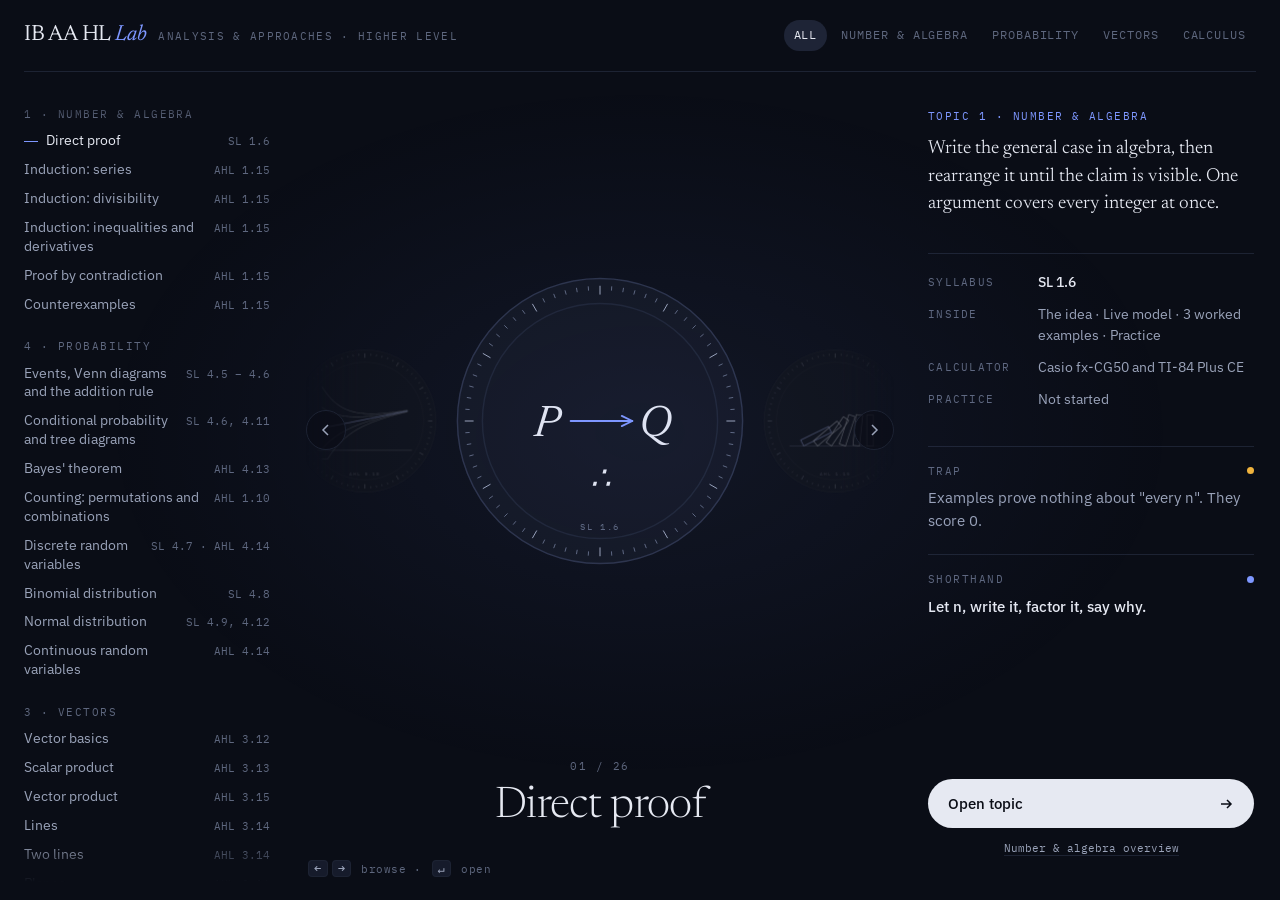
==== commit 74041dd4: "Rename site to IB AA HL Lab and move to ib-aahl-lab.vercel.app" ====
--- a/index.html
+++ b/index.html
@@ -5,7 +5,7 @@
 <meta name="viewport" content="width=device-width, initial-scale=1, viewport-fit=cover">
 <meta name="description" content="Interactive IB Mathematics AA HL study lab: live models, worked examples, Casio fx-CG50 and TI-84 Plus CE keystrokes, and unlimited practice, one topic at a time.">
 <meta name="theme-color" content="#0A0D16">
-<title>IB Maths Lab</title>
+<title>IB AA HL Lab</title>
 <script>
 /* Old links pointed at topics on the site root (e.g. /#binomial). Send them to the Probability unit. */
 (function(){
@@ -142,7 +142,7 @@
 <body class="hub">
 <div class="hubwrap">
 <header class="bar">
-<a class="mark" href="./"><b>IB Maths <i>Lab</i></b><span>Analysis &amp; Approaches · HL</span></a>
+<a class="mark" href="./"><b>IB AA HL <i>Lab</i></b><span>Analysis &amp; Approaches · Higher Level</span></a>
 <nav class="filters" id="filters" aria-label="Filter by unit"></nav>
 </header>
 <div class="main">
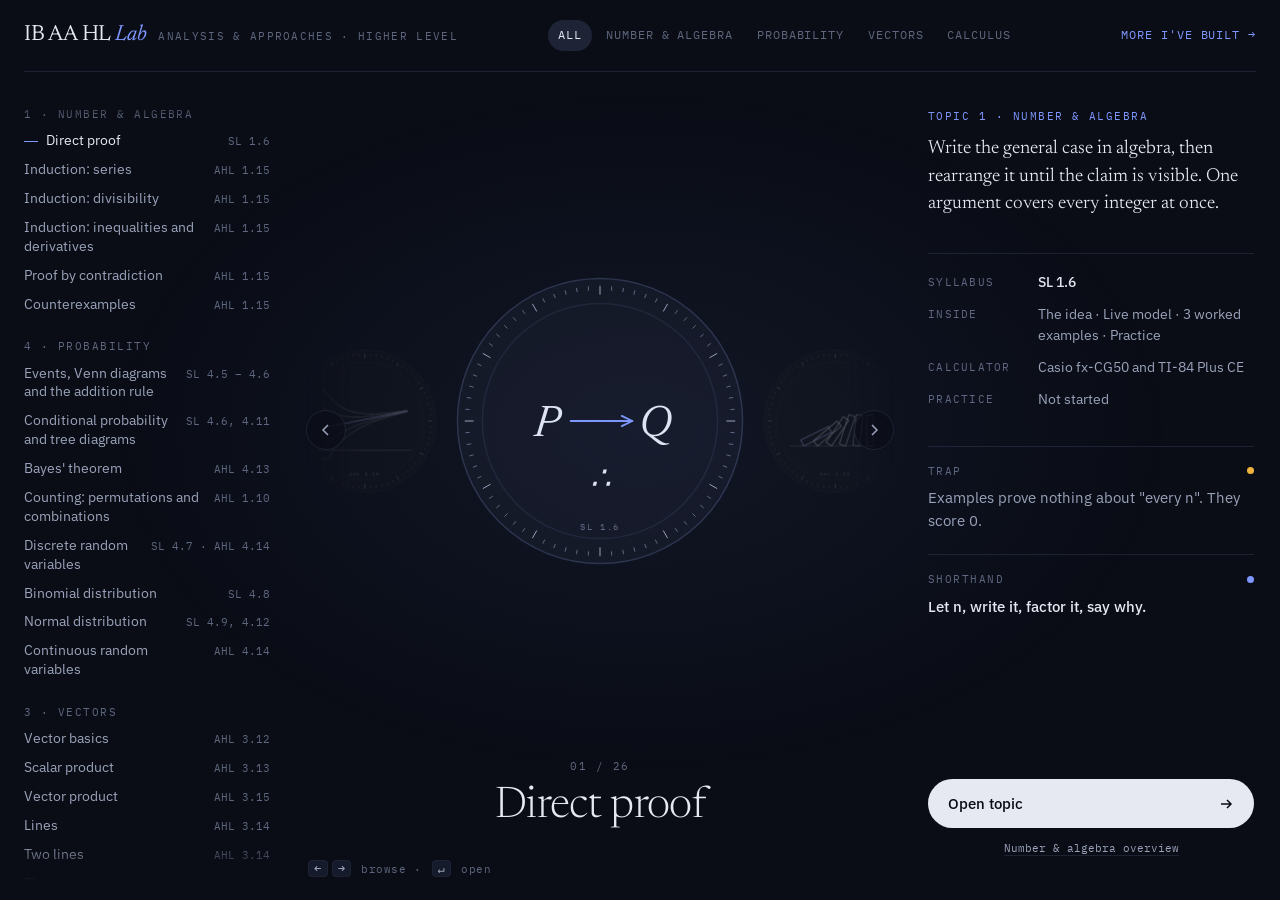
==== commit 10636fc5: "Add 'More I've built' page linking to my other projects" ====
--- a/index.html
+++ b/index.html
@@ -1,6 +1,7 @@
 <!doctype html>
 <html lang="en" data-theme="dark">
 <head>
+<script>if(location.hostname==="ib-aahl-probability-lab.vercel.app")location.replace("https://ib-aahl-lab.vercel.app"+location.pathname+location.search+location.hash);</script>
 <meta charset="utf-8">
 <meta name="viewport" content="width=device-width, initial-scale=1, viewport-fit=cover">
 <meta name="description" content="Interactive IB Mathematics AA HL study lab: live models, worked examples, Casio fx-CG50 and TI-84 Plus CE keystrokes, and unlimited practice, one topic at a time.">
@@ -40,6 +41,8 @@
 color:var(--dim);padding:6px 10px;border-radius:999px;white-space:nowrap;transition:color .2s,background .2s}
 .filters button:hover{color:var(--ink)}
 .filters button[aria-pressed="true"]{color:var(--ink);background:var(--faint)}
+.morelink{font-family:var(--f-mono);font-size:11.5px;letter-spacing:.08em;text-transform:uppercase;color:var(--accent);text-decoration:none;white-space:nowrap;padding:6px 0 6px 10px;flex-shrink:0}
+.morelink:hover{color:var(--ink)}
 /* three columns */
 .main{display:grid;grid-template-columns:250px minmax(0,1fr) 330px;gap:32px;min-height:0;padding-top:22px}
 /* index */
@@ -144,6 +147,7 @@
 <header class="bar">
 <a class="mark" href="./"><b>IB AA HL <i>Lab</i></b><span>Analysis &amp; Approaches · Higher Level</span></a>
 <nav class="filters" id="filters" aria-label="Filter by unit"></nav>
+<a class="morelink" href="more/">More I've built →</a>
 </header>
 <div class="main">
 <nav class="index" id="index" aria-label="Topic index"></nav>
--- a/shared/styles.css
+++ b/shared/styles.css
@@ -299,3 +299,10 @@
 .lcol{display:flex;flex-direction:column;gap:14px;min-width:0}
 .vgrid{margin-bottom:6px}
 @media (max-width:760px){.lab-grid>.lcol{order:2}}
+/* End-of-page link to Gerald's other projects (more/index.html) */
+.more-band{display:flex;align-items:center;justify-content:space-between;gap:20px;flex-wrap:wrap;margin:48px 0 8px;padding:24px 26px;
+border:1px solid var(--line);border-radius:14px;background:var(--paper);text-decoration:none;color:var(--ink);transition:border-color .2s}
+.more-band:hover{border-color:var(--accent)}
+.more-band p{margin:0;font-family:var(--f-display);font-size:21px;line-height:1.3}
+.more-band p span{display:block;font-family:var(--f-body);font-size:14px;color:var(--muted);margin-top:4px}
+.more-band b{display:inline-flex;align-items:center;gap:8px;font-family:var(--f-mono);font-weight:500;font-size:12px;letter-spacing:.08em;text-transform:uppercase;color:var(--accent);white-space:nowrap}
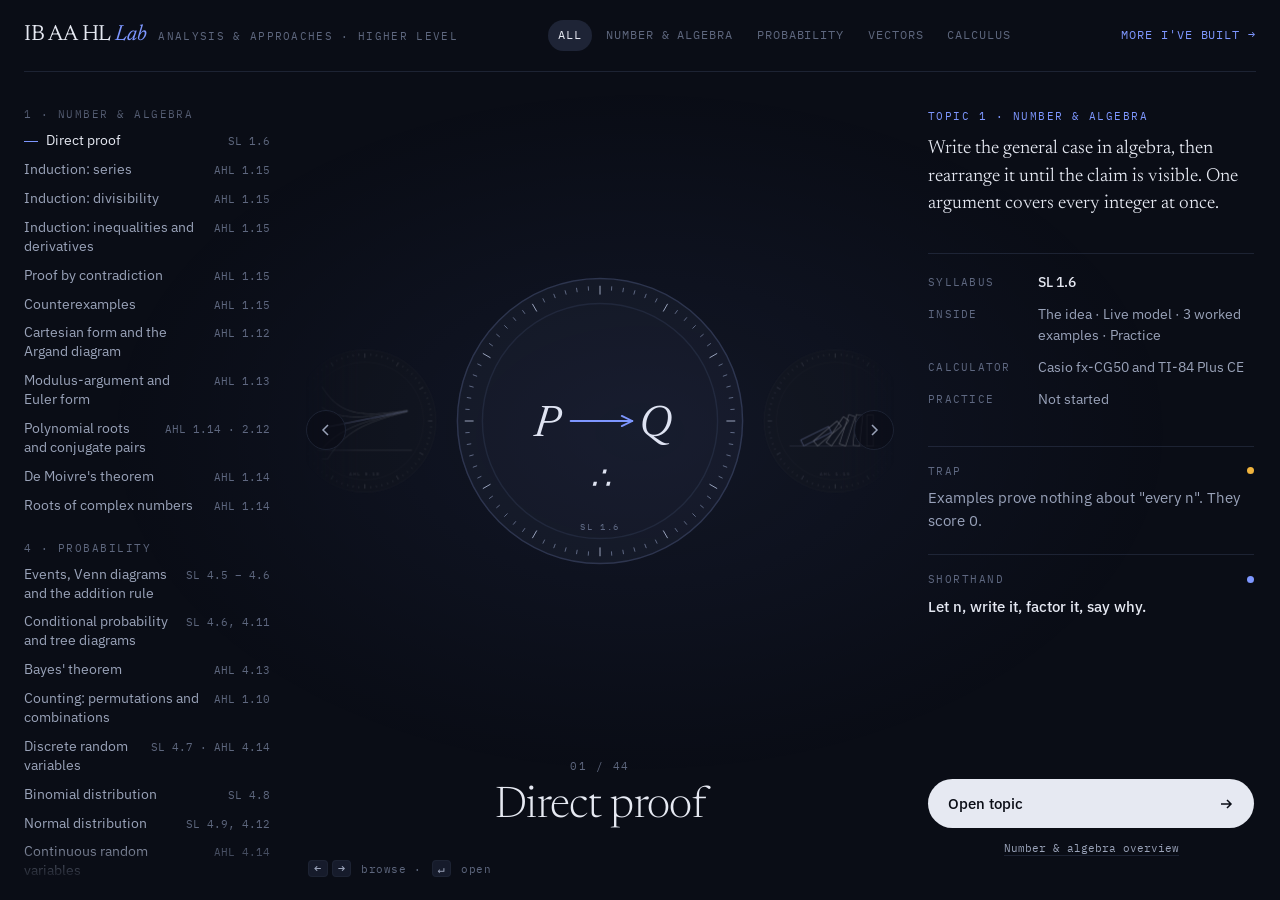
==== commit dfa0838a: "Add all of calculus and complex numbers Calculus: limits and first principles, l'Hôpital, differenti" ====
--- a/index.html
+++ b/index.html
@@ -164,7 +164,7 @@
 <script>
 (function(){
 "use strict";
-const TOPICS=[{"unit":"algebra","id":"direct","ref":"SL 1.6","title":"Direct proof","lede":"Write the general case in algebra, then rearrange it until the claim is visible. One argument covers every integer at once.","trap":"Examples prove nothing about \"every n\". They score 0.","tip":"<b>Let n, write it, factor it, say why.<\/b>"},{"unit":"algebra","id":"indsum","ref":"AHL 1.15","title":"Induction: series","lede":"Prove the first case, prove that each case forces the next, and every case follows, like a line of falling dominoes.","trap":"Never assume P(k + 1). Write it as the target, then reach it.","tip":"<b>Base, Assume, Add the next term, Aim at the target, Announce.<\/b>"},{"unit":"algebra","id":"inddiv","ref":"AHL 1.15","title":"Induction: divisibility","lede":"Show f(1) is a multiple of d, then write f(k + 1) as a multiple of f(k) plus something that is clearly a multiple of d.","trap":"\"Assume divisible by d\" with no letter gives nothing to substitute. Write f(k) = dm.","tip":"<b>Split one power off, substitute, factor out d.<\/b>"},{"unit":"algebra","id":"indmore","ref":"AHL 1.15","title":"Induction: inequalities and derivatives","lede":"Start the chain where the statement starts being true, and in the step build an inequality one link at a time.","trap":"The base case is the starting value in the question, not n = 1.","tip":"<b>Peel off, use P(k), compare, chain.<\/b>"},{"unit":"algebra","id":"contra","ref":"AHL 1.15","title":"Proof by contradiction","lede":"Assume the statement is false, follow the consequences, and reach something impossible. The assumption must be wrong.","trap":"Leave out \"no common factor\" and there is no contradiction at the end.","tip":"<b>Suppose not. Push until something is both true and false.<\/b>"},{"unit":"algebra","id":"counter","ref":"AHL 1.15","title":"Counterexamples","lede":"A \"for all\" claim needs a proof to be true, but only one case to be false. Find that case and check it fully.","trap":"Show the arithmetic. \"n = 40 works\" alone is not a counterexample.","tip":"<b>One case kills \"for all\". Check condition ✓, conclusion ✗.<\/b>"},{"unit":"probability","id":"basics","ref":"SL 4.5 – 4.6","title":"Events, Venn diagrams and the addition rule","lede":"An event is a set of outcomes. Most questions about two events come down to the four regions of a Venn diagram. Once you know all four, you can answer anything.","trap":"Mutually exclusive is <b>not<\/b> independent. If A and B can't both happen, knowing A happened tells you B didn't. That is dependence.","tip":"<b>ME<\/b> = \"can't both\". <b>IND<\/b> = \"doesn't care\"."},{"unit":"probability","id":"conditional","ref":"SL 4.6, 4.11","title":"Conditional probability and tree diagrams","lede":"\"Given that B happened\" means you throw away every outcome outside B. B becomes your new sample space, so P(B) becomes the denominator.","trap":"P(A | B) ≠ P(B | A). P(rain | clouds) is not P(clouds | rain).","tip":"<b>\"Given\" = new denominator.<\/b>"},{"unit":"probability","id":"bayes","ref":"AHL 4.13","title":"Bayes' theorem","lede":"Bayes reverses a conditional. The tree gives you P(evidence | cause). The question wants P(cause | evidence).","trap":"Sensitivity = P(+ | ill). Specificity = P(− | healthy). The false positive rate is 1 − specificity.","tip":"<b>Bayes = one path ÷ all paths to the evidence.<\/b>"},{"unit":"probability","id":"counting","ref":"AHL 1.10 · used in probability","title":"Counting: permutations and combinations","lede":"When outcomes are equally likely, probability is a counting problem: favourable ÷ total. The only real question is whether order matters.","trap":"Never count \"at least one\" as \"pick one, then pick any\". That double counts.","tip":"<b>P for Position<\/b> (order matters). <b>C for Choose<\/b> (it doesn't)."},{"unit":"probability","id":"discrete","ref":"SL 4.7 · AHL 4.14","title":"Discrete random variables","lede":"A random variable X turns each outcome into a number. \"Discrete\" means you can list its values. The table of values and probabilities is its whole description.","trap":"E(X²) ≠ [E(X)]². Compute E(X²) separately.","tip":"<b>Shift moves the mean, not the spread.<\/b>"},{"unit":"probability","id":"binomial","ref":"SL 4.8","title":"Binomial distribution","lede":"Count the number of successes in a fixed number of identical, independent trials. X ~ B(n, p).","trap":"\"More than 3\" starts at 4. \"At least 3\" starts at 3.","tip":"<b>Strict sign? Step one integer inward.<\/b> &lt; 4 → Upper 3; &gt; 4 → Lower 5."},{"unit":"probability","id":"normal","ref":"SL 4.9, 4.12","title":"Normal distribution","lede":"The model for continuous measurements that cluster symmetrically around a mean: heights, masses, exam scores, errors. X ~ N(μ, σ²).","trap":"N(50, 16) means σ² = 16, so <b>σ = 4<\/b>. The calculator wants σ.","tip":"<b>z = \"how many σ from μ\".<\/b>"},{"unit":"probability","id":"continuous","ref":"AHL 4.14","title":"Continuous random variables","lede":"A probability density function f(x) describes a continuous variable. Probabilities are areas, so every question is an integral.","trap":"The mode can sit at an endpoint, where f′(x) ≠ 0.","tip":"<b>Area = probability. Balance = mean. Half-area = median. Peak = mode.<\/b>"},{"unit":"vectors","id":"vec","ref":"AHL 3.12","title":"Vector basics","lede":"Vectors describe movement from one place to another. This page covers position vectors, displacement, length, unit vectors, and dividing a line in a ratio.","trap":"AB and BA are opposites: AB = −BA.","tip":"<b>End minus start.<\/b> Always AB = b − a."},{"unit":"vectors","id":"dot","ref":"AHL 3.13","title":"Scalar product","lede":"The scalar product turns two vectors into one number that tells you how much they point the same way.","trap":"The dot product is a number. A vector answer loses the mark.","tip":"<b>Perpendicular? Dot = 0.<\/b>"},{"unit":"vectors","id":"cross","ref":"AHL 3.15","title":"Vector product","lede":"The vector product takes two vectors and produces a third, perpendicular to both. Its size is an area.","trap":"Order matters: b × a points the opposite way.","tip":"<b>Dot uses cos, cross uses sin.<\/b>"},{"unit":"vectors","id":"line","ref":"AHL 3.14","title":"Lines","lede":"A line in 3D needs a point and a direction. There is no y = mx + c, because a line in space has no single gradient.","trap":"To show a point is on the line, check all three components.","tip":"<b>Point + direction.<\/b>"},{"unit":"vectors","id":"lines2","ref":"AHL 3.14","title":"Two lines","lede":"In 2D, lines that are not parallel always meet. In 3D they can pass without touching: parallel, intersecting, coincident or skew.","trap":"Use different letters, λ and μ, for the two lines.","tip":"<b>Parallel? Same line? Else solve two, test the third.<\/b>"},{"unit":"vectors","id":"plane","ref":"AHL 3.16","title":"Planes","lede":"A plane is pinned down by a point and a normal, a vector sticking out at right angles.","trap":"n = b × c uses the two directions, never the point.","tip":"<b>Normal first (cross), then d (dot).<\/b>"},{"unit":"vectors","id":"lp","ref":"AHL 3.16","title":"Line and plane","lede":"A line and a plane can meet at one point, never meet, or the line can lie inside the plane.","trap":"The angle with the plane uses sin, not cos.","tip":"<b>Line into plane → one equation in λ.<\/b>"},{"unit":"vectors","id":"pp","ref":"AHL 3.16","title":"Planes meeting","lede":"Two planes meet in a line. Three planes can meet at a point, along a line, or not at all.","trap":"The right-hand sides d never affect the angle or the direction.","tip":"<b>det ≠ 0: a point. det = 0: eliminate and look at the last line.<\/b>"},{"unit":"calculus","id":"euler","ref":"AHL 5.18","title":"Modelling and Euler's method","lede":"Turn a sentence about a rate into an equation, then estimate its solution by following the slope one small step at a time.","trap":"Use the slope at the <em>old<\/em> point. Update x and y only after computing the slope.","tip":"<b>New = old + h × slope at old.<\/b>"},{"unit":"calculus","id":"sep","ref":"AHL 5.18","title":"Separation of variables","lede":"When dy/dx is a function of x times a function of y, move each variable to its own side and integrate both sides.","trap":"One constant only. Two constants (one per side) combine into one.","tip":"<b>y's with dy, x's with dx, one + c.<\/b>"},{"unit":"calculus","id":"homog","ref":"AHL 5.18","title":"Homogeneous equations: y = vx","lede":"When dy/dx depends only on the ratio y/x, the substitution y = vx turns the equation into one you can separate.","trap":"dy/dx = v + x dv/dx, not just dv/dx. The product rule is the whole point.","tip":"<b>Divide by x until only y/x is left.<\/b>"},{"unit":"calculus","id":"ifac","ref":"AHL 5.18","title":"Integrating factor","lede":"For linear equations dy/dx + P(x)y = Q(x), multiply through by a factor that turns the left side into one derivative.","trap":"Divide to get dy/dx on its own before finding P.","tip":"<b>Standard form, I = e<sup>∫P<\/sup>, (Iy)′ = IQ, integrate, divide.<\/b>"}];
+const TOPICS=[{"unit":"algebra","id":"direct","ref":"SL 1.6","title":"Direct proof","lede":"Write the general case in algebra, then rearrange it until the claim is visible. One argument covers every integer at once.","trap":"Examples prove nothing about \"every n\". They score 0.","tip":"<b>Let n, write it, factor it, say why.<\/b>"},{"unit":"algebra","id":"indsum","ref":"AHL 1.15","title":"Induction: series","lede":"Prove the first case, prove that each case forces the next, and every case follows, like a line of falling dominoes.","trap":"Never assume P(k + 1). Write it as the target, then reach it.","tip":"<b>Base, Assume, Add the next term, Aim at the target, Announce.<\/b>"},{"unit":"algebra","id":"inddiv","ref":"AHL 1.15","title":"Induction: divisibility","lede":"Show f(1) is a multiple of d, then write f(k + 1) as a multiple of f(k) plus something that is clearly a multiple of d.","trap":"\"Assume divisible by d\" with no letter gives nothing to substitute. Write f(k) = dm.","tip":"<b>Split one power off, substitute, factor out d.<\/b>"},{"unit":"algebra","id":"indmore","ref":"AHL 1.15","title":"Induction: inequalities and derivatives","lede":"Start the chain where the statement starts being true, and in the step build an inequality one link at a time.","trap":"The base case is the starting value in the question, not n = 1.","tip":"<b>Peel off, use P(k), compare, chain.<\/b>"},{"unit":"algebra","id":"contra","ref":"AHL 1.15","title":"Proof by contradiction","lede":"Assume the statement is false, follow the consequences, and reach something impossible. The assumption must be wrong.","trap":"Leave out \"no common factor\" and there is no contradiction at the end.","tip":"<b>Suppose not. Push until something is both true and false.<\/b>"},{"unit":"algebra","id":"counter","ref":"AHL 1.15","title":"Counterexamples","lede":"A \"for all\" claim needs a proof to be true, but only one case to be false. Find that case and check it fully.","trap":"Show the arithmetic. \"n = 40 works\" alone is not a counterexample.","tip":"<b>One case kills \"for all\". Check condition ✓, conclusion ✗.<\/b>"},{"unit":"algebra","id":"cart","ref":"AHL 1.12","title":"Cartesian form and the Argand diagram","lede":"A complex number a + bi is a point (a, b). Adding is moving, multiplying needs i² = −1, and dividing means making the bottom real.","trap":"Im(3 − 4i) is −4, not −4i.","tip":"<b>i² = −1, then tidy.<\/b>"},{"unit":"algebra","id":"polar","ref":"AHL 1.13","title":"Modulus-argument and Euler form","lede":"Describe a complex number by its distance from O and its angle. Then multiplying is just scaling and rotating.","trap":"arctan(b/a) is wrong in the second and third quadrants: sketch first.","tip":"<b>Sketch, then argue: the quadrant fixes θ.<\/b>"},{"unit":"algebra","id":"polyroots","ref":"AHL 1.14 · 2.12","title":"Polynomial roots and conjugate pairs","lede":"A polynomial with real coefficients has its non-real roots in conjugate pairs. Each pair multiplies out to a real quadratic factor.","trap":"Conjugate pairs need REAL coefficients. Say so when you use it.","tip":"<b>Root p + qi ⇒ factor z² − 2pz + (p² + q²).<\/b>"},{"unit":"algebra","id":"demoivre","ref":"AHL 1.14","title":"De Moivre's theorem","lede":"Raising r cis θ to the power n raises r to the power n and multiplies the angle by n. Powers become spirals.","trap":"Raise the modulus to the power too: (2 cis θ)³ = 8 cis 3θ, not 2 cis 3θ.","tip":"<b>Polar, power, reduce, convert back.<\/b>"},{"unit":"algebra","id":"croots","ref":"AHL 1.14","title":"Roots of complex numbers","lede":"zⁿ = w has exactly n solutions. They share one modulus and sit evenly round a circle, at the corners of a regular polygon.","trap":"Add 2kπ BEFORE dividing by n.","tip":"<b>+ 2kπ, then ÷ n.<\/b>"},{"unit":"probability","id":"basics","ref":"SL 4.5 – 4.6","title":"Events, Venn diagrams and the addition rule","lede":"An event is a set of outcomes. Most questions about two events come down to the four regions of a Venn diagram. Once you know all four, you can answer anything.","trap":"Mutually exclusive is <b>not<\/b> independent. If A and B can't both happen, knowing A happened tells you B didn't. That is dependence.","tip":"<b>ME<\/b> = \"can't both\". <b>IND<\/b> = \"doesn't care\"."},{"unit":"probability","id":"conditional","ref":"SL 4.6, 4.11","title":"Conditional probability and tree diagrams","lede":"\"Given that B happened\" means you throw away every outcome outside B. B becomes your new sample space, so P(B) becomes the denominator.","trap":"P(A | B) ≠ P(B | A). P(rain | clouds) is not P(clouds | rain).","tip":"<b>\"Given\" = new denominator.<\/b>"},{"unit":"probability","id":"bayes","ref":"AHL 4.13","title":"Bayes' theorem","lede":"Bayes reverses a conditional. The tree gives you P(evidence | cause). The question wants P(cause | evidence).","trap":"Sensitivity = P(+ | ill). Specificity = P(− | healthy). The false positive rate is 1 − specificity.","tip":"<b>Bayes = one path ÷ all paths to the evidence.<\/b>"},{"unit":"probability","id":"counting","ref":"AHL 1.10 · used in probability","title":"Counting: permutations and combinations","lede":"When outcomes are equally likely, probability is a counting problem: favourable ÷ total. The only real question is whether order matters.","trap":"Never count \"at least one\" as \"pick one, then pick any\". That double counts.","tip":"<b>P for Position<\/b> (order matters). <b>C for Choose<\/b> (it doesn't)."},{"unit":"probability","id":"discrete","ref":"SL 4.7 · AHL 4.14","title":"Discrete random variables","lede":"A random variable X turns each outcome into a number. \"Discrete\" means you can list its values. The table of values and probabilities is its whole description.","trap":"E(X²) ≠ [E(X)]². Compute E(X²) separately.","tip":"<b>Shift moves the mean, not the spread.<\/b>"},{"unit":"probability","id":"binomial","ref":"SL 4.8","title":"Binomial distribution","lede":"Count the number of successes in a fixed number of identical, independent trials. X ~ B(n, p).","trap":"\"More than 3\" starts at 4. \"At least 3\" starts at 3.","tip":"<b>Strict sign? Step one integer inward.<\/b> &lt; 4 → Upper 3; &gt; 4 → Lower 5."},{"unit":"probability","id":"normal","ref":"SL 4.9, 4.12","title":"Normal distribution","lede":"The model for continuous measurements that cluster symmetrically around a mean: heights, masses, exam scores, errors. X ~ N(μ, σ²).","trap":"N(50, 16) means σ² = 16, so <b>σ = 4<\/b>. The calculator wants σ.","tip":"<b>z = \"how many σ from μ\".<\/b>"},{"unit":"probability","id":"continuous","ref":"AHL 4.14","title":"Continuous random variables","lede":"A probability density function f(x) describes a continuous variable. Probabilities are areas, so every question is an integral.","trap":"The mode can sit at an endpoint, where f′(x) ≠ 0.","tip":"<b>Area = probability. Balance = mean. Half-area = median. Peak = mode.<\/b>"},{"unit":"vectors","id":"vec","ref":"AHL 3.12","title":"Vector basics","lede":"Vectors describe movement from one place to another. This page covers position vectors, displacement, length, unit vectors, and dividing a line in a ratio.","trap":"AB and BA are opposites: AB = −BA.","tip":"<b>End minus start.<\/b> Always AB = b − a."},{"unit":"vectors","id":"dot","ref":"AHL 3.13","title":"Scalar product","lede":"The scalar product turns two vectors into one number that tells you how much they point the same way.","trap":"The dot product is a number. A vector answer loses the mark.","tip":"<b>Perpendicular? Dot = 0.<\/b>"},{"unit":"vectors","id":"cross","ref":"AHL 3.15","title":"Vector product","lede":"The vector product takes two vectors and produces a third, perpendicular to both. Its size is an area.","trap":"Order matters: b × a points the opposite way.","tip":"<b>Dot uses cos, cross uses sin.<\/b>"},{"unit":"vectors","id":"line","ref":"AHL 3.14","title":"Lines","lede":"A line in 3D needs a point and a direction. There is no y = mx + c, because a line in space has no single gradient.","trap":"To show a point is on the line, check all three components.","tip":"<b>Point + direction.<\/b>"},{"unit":"vectors","id":"lines2","ref":"AHL 3.14","title":"Two lines","lede":"In 2D, lines that are not parallel always meet. In 3D they can pass without touching: parallel, intersecting, coincident or skew.","trap":"Use different letters, λ and μ, for the two lines.","tip":"<b>Parallel? Same line? Else solve two, test the third.<\/b>"},{"unit":"vectors","id":"plane","ref":"AHL 3.16","title":"Planes","lede":"A plane is pinned down by a point and a normal, a vector sticking out at right angles.","trap":"n = b × c uses the two directions, never the point.","tip":"<b>Normal first (cross), then d (dot).<\/b>"},{"unit":"vectors","id":"lp","ref":"AHL 3.16","title":"Line and plane","lede":"A line and a plane can meet at one point, never meet, or the line can lie inside the plane.","trap":"The angle with the plane uses sin, not cos.","tip":"<b>Line into plane → one equation in λ.<\/b>"},{"unit":"vectors","id":"pp","ref":"AHL 3.16","title":"Planes meeting","lede":"Two planes meet in a line. Three planes can meet at a point, along a line, or not at all.","trap":"The right-hand sides d never affect the angle or the direction.","tip":"<b>det ≠ 0: a point. det = 0: eliminate and look at the last line.<\/b>"},{"unit":"calculus","id":"limits","ref":"SL 5.1 · AHL 5.12","title":"Limits, continuity and first principles","lede":"The derivative is the limit of chord gradients as the second point slides into the first. Continuity and differentiability are about whether that limit exists.","trap":"Using the power rule when \"first principles\" is asked scores 0.","tip":"<b>Expand, cancel, divide by h, then h → 0.<\/b>"},{"unit":"calculus","id":"lhop","ref":"AHL 5.13","title":"L'Hôpital's rule","lede":"When a limit comes out as 0/0 or ∞/∞, compare how fast the top and bottom are changing instead of what they are.","trap":"Check the form every time. On a non-0/0 fraction the rule gives wrong answers.","tip":"<b>Substitute first. 0/0? Differentiate top and bottom.<\/b>"},{"unit":"calculus","id":"diff","ref":"SL 5.3, 5.6 · AHL 5.15","title":"Differentiation rules","lede":"Most functions are built from simple ones by multiplying, dividing or nesting. Each way of building has its own rule.","trap":"Chain rule: multiply by the inner derivative; it is easy to forget the \"× 2\" in sin 2x.","tip":"<b>Outer′(inner) × inner′.<\/b>"},{"unit":"calculus","id":"tangent","ref":"SL 5.2, 5.4","title":"Tangents, normals, increasing and decreasing","lede":"The derivative at a point is the gradient of the tangent there. Its sign says whether the function is going up or down.","trap":"The y-coordinate comes from f, not f′.","tip":"<b>Gradient from f′, point from f.<\/b>"},{"unit":"calculus","id":"curve","ref":"SL 5.7, 5.8","title":"Stationary points, concavity and inflexion","lede":"Line up the graphs of f, f′ and f″ and every feature of one shows up as a feature of the next.","trap":"f″ = 0 alone is not an inflexion: show the sign change.","tip":"<b>f′ = 0 finds them, f″ sorts them.<\/b>"},{"unit":"calculus","id":"optim","ref":"SL 5.8 · AHL 5.14","title":"Optimisation","lede":"Write the quantity you want to make biggest or smallest as a function of one variable, then find where its derivative is zero.","trap":"Use the constraint to get ONE variable before differentiating.","tip":"<b>Name it, constrain it, differentiate it, justify it.<\/b>"},{"unit":"calculus","id":"implicit","ref":"AHL 5.14","title":"Implicit differentiation and related rates","lede":"Differentiate an equation in x and y term by term, treating y as a function of x. The same chain rule links rates that change together in time.","trap":"Forgetting dy/dx on a y-term.","tip":"<b>Every y gets a dy/dx.<\/b>"},{"unit":"calculus","id":"integ","ref":"SL 5.5, 5.10, 5.11","title":"Integration and the fundamental theorem","lede":"Integration undoes differentiation, and a definite integral adds up thin strips to give the signed area under a curve.","trap":"+ c on every indefinite integral.","tip":"<b>Up one, divide by the new power.<\/b>"},{"unit":"calculus","id":"tech","ref":"AHL 5.15, 5.16","title":"Integration techniques: parts, substitution, partial fractions","lede":"When an integral isn't standard, rewrite it until it is: undo a product rule, change the variable, or split the fraction.","trap":"By parts: u = the polynomial with eˣ or trig, but u = ln x whenever ln x appears.","tip":"<b>LIATE picks u.<\/b>"},{"unit":"calculus","id":"area","ref":"SL 5.5, 5.11 · AHL 5.17","title":"Areas between curves","lede":"Area is the integral of (top curve − bottom curve), between the points where they meet, with every piece counted as positive.","trap":"A negative answer is never an area.","tip":"<b>Top minus bottom, meet to meet.<\/b>"},{"unit":"calculus","id":"volume","ref":"AHL 5.17","title":"Volumes of revolution","lede":"Spin a region about an axis and slice the solid into thin discs. Each disc has volume π r² × thickness.","trap":"Square before integrating: π(∫y dx)² is wrong.","tip":"<b>Disc: π y² dx. Square first.<\/b>"},{"unit":"calculus","id":"kinem","ref":"SL 5.9","title":"Kinematics","lede":"Displacement, velocity and acceleration are one chain: differentiate to go down it, integrate to come back up.","trap":"Distance needs |v|: split where v = 0, or use abs on the GDC.","tip":"<b>s → v → a: differentiate.<\/b>"},{"unit":"calculus","id":"maclaurin","ref":"AHL 5.19","title":"Maclaurin series","lede":"Build a polynomial that matches a function's value, slope, curvature and so on at x = 0. Near 0 it is an excellent stand-in for the function.","trap":"Divide by k!, not k.","tip":"<b>Substitute into a known series first.<\/b>"},{"unit":"calculus","id":"euler","ref":"AHL 5.18","title":"Modelling and Euler's method","lede":"Turn a sentence about a rate into an equation, then estimate its solution by following the slope one small step at a time.","trap":"Use the slope at the <em>old<\/em> point. Update x and y only after computing the slope.","tip":"<b>New = old + h × slope at old.<\/b>"},{"unit":"calculus","id":"sep","ref":"AHL 5.18","title":"Separation of variables","lede":"When dy/dx is a function of x times a function of y, move each variable to its own side and integrate both sides.","trap":"One constant only. Two constants (one per side) combine into one.","tip":"<b>y's with dy, x's with dx, one + c.<\/b>"},{"unit":"calculus","id":"homog","ref":"AHL 5.18","title":"Homogeneous equations: y = vx","lede":"When dy/dx depends only on the ratio y/x, the substitution y = vx turns the equation into one you can separate.","trap":"dy/dx = v + x dv/dx, not just dv/dx. The product rule is the whole point.","tip":"<b>Divide by x until only y/x is left.<\/b>"},{"unit":"calculus","id":"ifac","ref":"AHL 5.18","title":"Integrating factor","lede":"For linear equations dy/dx + P(x)y = Q(x), multiply through by a factor that turns the left side into one derivative.","trap":"Divide to get dy/dx on its own before finding P.","tip":"<b>Standard form, I = e<sup>∫P<\/sup>, (Iy)′ = IQ, integrate, divide.<\/b>"}];
 const UNIT={algebra:{name:'Number & algebra',n:1},probability:{name:'Probability',n:4},vectors:{name:'Vectors',n:3},calculus:{name:'Calculus',n:5}};
 const ORDER=['algebra','probability','vectors','calculus'];
 const $=s=>document.querySelector(s);
@@ -205,6 +205,24 @@
 plane:()=>{const q=[iso(-40,-40,0),iso(40,-40,0),iso(40,40,0),iso(-40,40,0)].map(p=>[p[0],p[1]+18]);return quad(q,'fa')+quad(q,'k')+Ar(0,18,0,-52,'a')+O(0,18,2.6,'fk');},
 lp:()=>{const q=[iso(-40,-40,0),iso(40,-40,0),iso(40,40,0),iso(-40,40,0)].map(p=>[p[0],p[1]+10]);return quad(q,'fa')+quad(q,'k')+L(-18,-62,0,10,'a')+L(0,10,14,66,'a d')+O(0,10,3.2,'fo');},
 pp:()=>{const q1=[iso(-42,-42,0),iso(42,-42,0),iso(42,42,0),iso(-42,42,0)].map(p=>[p[0],p[1]+14]);const q2=[[-30,-56],[44,-14],[44,56],[-30,14]];return quad(q1,'fa')+quad(q1,'k')+quad(q2,'m')+L(-30,-2,44,40,'a');},
+limits:()=>{const g=x=>30-x*x/70,a=-20,b=34,m=(g(b)-g(a))/(b-a),t=-2*a/70;return poly(fn(g,-60,60),'k')+L(-60,g(a)+m*(-60-a),60,g(a)+m*(60-a),'a')+L(-60,g(a)+t*(-60-a),40,g(a)+t*(40-a),'m d')+O(a,g(a),3,'fk')+O(b,g(b),3,'fac');},
+lhop:()=>L(-64,0,64,0,'m')+poly(fn(x=>-0.55*x,-60,60),'a')+poly(fn(x=>-38*Math.sin(x/24),-60,60),'o')+O(0,0,3.2,'fk')+T(38,-36,16,'0/0'),
+diff:()=>L(-64,0,64,0,'m')+poly(fn(x=>-34*Math.sin(x/20),-62,62),'k')+poly(fn(x=>-34*Math.cos(x/20),-62,62),'a d'),
+tangent:()=>{const g=x=>-((x/30)**3*14-(x/30)*22),x0=-26,e=.01,s=(g(x0+e)-g(x0))/e,y0=g(x0),n=Math.hypot(1,s),tx=1/n,ty=s/n;return L(-64,0,64,0,'m')+poly(fn(g,-56,56),'k')+L(x0-40*tx,y0-40*ty,x0+40*tx,y0+40*ty,'a')+L(x0+26*ty,y0-26*tx,x0-26*ty,y0+26*tx,'o')+O(x0,y0,3.2,'fk');},
+curve:()=>{const g=x=>-((x/30)**3*14-(x/30)*24),r=30*Math.sqrt(24/42);return L(-64,0,64,0,'m')+poly(fn(g,-58,58),'k')+L(-r-14,g(-r),-r+14,g(-r),'a')+L(r-14,g(r),r+14,g(r),'a')+O(-r,g(-r),3.4,'fac')+O(r,g(r),3.4,'fac')+O(0,0,4.5,'o');},
+optim:()=>{const g=x=>{const t=(x+60)/120;return 40-540*t*(1-t)**2;},xm=-20;return L(-64,40,64,40,'m')+poly(fn(g,-60,60),'k')+L(xm-26,g(xm),xm+26,g(xm),'a')+L(xm,40,xm,g(xm),'m d')+O(xm,g(xm),3.4,'fac');},
+implicit:()=>{const r=46,t=-0.75,x=r*Math.cos(t),y=r*Math.sin(t),dx=-Math.sin(t),dy=Math.cos(t);return O(0,0,r,'k')+L(0,0,x,y,'m d')+L(x-36*dx,y-36*dy,x+36*dx,y+36*dy,'a')+O(x,y,3.2,'fac');},
+integ:()=>{const g=x=>36-((x+60)/120)**2*78;let s=L(-64,40,64,40,'m');for(let i=0;i<5;i++){const a=-50+i*20,h=g(a+10);s+='<rect class="'+(i===3?'a':'m')+'" x="'+a+'" y="'+f(h)+'" width="20" height="'+f(40-h)+'"/>';}return s+poly(fn(g,-58,58),'k');},
+tech:()=>{const c=fn(x=>30-70*((x+40)/80)**2,-40,40,30);return P('M-40 40'+c.map(p=>'L'+f(p[0])+' '+f(p[1])).join('')+'L40 40Z','fa')+P('M-50 30'+c.map(p=>'L'+f(p[0])+' '+f(p[1])).join('')+'L-50 -40Z','fa2')+L(-50,48,-50,-56,'m')+L(-58,40,56,40,'m')+L(-50,-40,40,-40,'m d')+L(40,-40,40,40,'m d')+poly(c,'k');},
+area:()=>{const p=x=>40-x*x/40,l=x=>-4-0.3*x,d=Math.sqrt(144+7040),a=(12-d)/2,b=(12+d)/2,top=fn(l,a,b,20),bot=fn(p,a,b,30).reverse();return P('M'+top.concat(bot).map(q=>f(q[0])+' '+f(q[1])).join('L')+'Z','fa')+poly(fn(p,-60,60),'k')+L(-62,l(-62),62,l(62),'a');},
+volume:()=>{const r=x=>8+34*Math.sqrt((x+56)/112);let s=L(-64,0,64,0,'m d')+poly(fn(x=>-r(x),-56,56),'k')+poly(fn(r,-56,56),'k');[-36,-6,24,52].forEach((x,i)=>{s+='<ellipse class="'+(i===2?'a':'m')+'" cx="'+x+'" cy="0" rx="'+f(r(x)*0.28)+'" ry="'+f(r(x))+'"/>';});return s;},
+kinem:()=>{const g=x=>-30*Math.sin((x+60)/22),z=-60+22*Math.PI,pos=fn(g,-60,z,30),neg=fn(g,z,60,20);return P('M-60 0'+pos.map(p=>'L'+f(p[0])+' '+f(p[1])).join('')+'Z','fa')+P('M'+f(z)+' 0'+neg.map(p=>'L'+f(p[0])+' '+f(p[1])).join('')+'L60 0Z','fa2')+L(-64,0,64,0,'m')+poly(fn(g,-60,60),'k')+O(z,0,3,'fo');},
+maclaurin:()=>L(-64,0,64,0,'m')+poly(fn(x=>-40*(x/22),-34,34),'m d')+poly(fn(x=>-40*(x/22-(x/22)**3/6),-60,60),'a')+poly(fn(x=>-40*Math.sin(x/22),-60,60),'k'),
+cart:()=>L(-60,30,62,30,'m')+L(-44,52,-44,-62,'m')+L(16,6,40,-50,'m d')+L(-20,-26,40,-50,'m d')+Ar(-44,30,16,6,'a')+Ar(-44,30,-20,-26,'o')+Ar(-44,30,40,-50,'k'),
+polar:()=>{const r=52,t=-0.8;return L(-62,0,62,0,'m')+L(0,62,0,-62,'m')+O(0,0,r,'m d')+Ar(0,0,r*Math.cos(t),r*Math.sin(t),'a')+P('M18 0A18 18 0 0 0 '+f(18*Math.cos(t))+' '+f(18*Math.sin(t)),'o')+T(26,-5,15,'θ','start');},
+polyroots:()=>L(-62,0,62,0,'m')+L(-6,58,-6,-58,'m')+L(24,-34,24,34,'m d')+O(24,-34,5,'fac')+O(24,34,5,'fac')+O(-36,0,5,'fo'),
+demoivre:()=>{const p=[];for(let k=0;k<9;k++){const r=9*Math.pow(1.24,k),t=-k*0.72;p.push([r*Math.cos(t),r*Math.sin(t)]);}return O(0,0,9,'m d')+poly(p,'m')+p.map((q,i)=>O(q[0],q[1],i===8?4:2.6,i===8?'fac':'fk')).join('');},
+croots:()=>{const r=46,p=[];for(let k=0;k<5;k++){const t=-Math.PI/2+k*2*Math.PI/5+0.2;p.push([r*Math.cos(t),r*Math.sin(t)]);}return O(0,0,r,'m d')+poly(p.concat([p[0]]),'a')+p.map((q,i)=>O(q[0],q[1],3.4,i?'fac':'fo')).join('');},
 euler:()=>{const g=x=>40-62*Math.exp((x-60)/42);let s=L(-64,40,64,40,'m')+poly(fn(g,-60,60),'k');let x=-60,y=g(-60);const pts=[[x,y]];for(let i=0;i<4;i++){const sl=(g(x+.01)-g(x))/.01;x+=30;y+=sl*30;pts.push([x,y]);}return s+poly(pts,'a')+pts.map(p=>O(p[0],p[1],2.6,'fac')).join('');},
 sep:()=>{let s='';for(let i=-3;i<=3;i++)for(let j=-3;j<=3;j++){const x=i*17,y=j*17;if(x*x+y*y>62*62)continue;const m=-(x)/(y===0?.001:y)*.6;const t=Math.atan(m),r=6;s+=L(x-r*Math.cos(t),y-r*Math.sin(t),x+r*Math.cos(t),y+r*Math.sin(t),(i===1&&j===-2)?'a':'k');}return s+P('M-28 -52A60 60 0 0 0 -28 52','m d');},
 homog:()=>{let s='';[-1.1,-.55,0,.55,1.1].forEach(t=>{s+=L(0,0,62*Math.cos(t),62*Math.sin(t)*-1,'m d');});[-1.1,-.55,0,.55,1.1].forEach((t,k)=>{const sl=Math.tan(t)+.5,u=Math.atan(sl);[24,44].forEach(r=>{const x=r*Math.cos(t),y=-r*Math.sin(t),q=5.5;s+=L(x-q*Math.cos(u),y+q*Math.sin(u),x+q*Math.cos(u),y-q*Math.sin(u),k===3?'a':'k');});});return s+O(0,0,2.6,'fk');},
